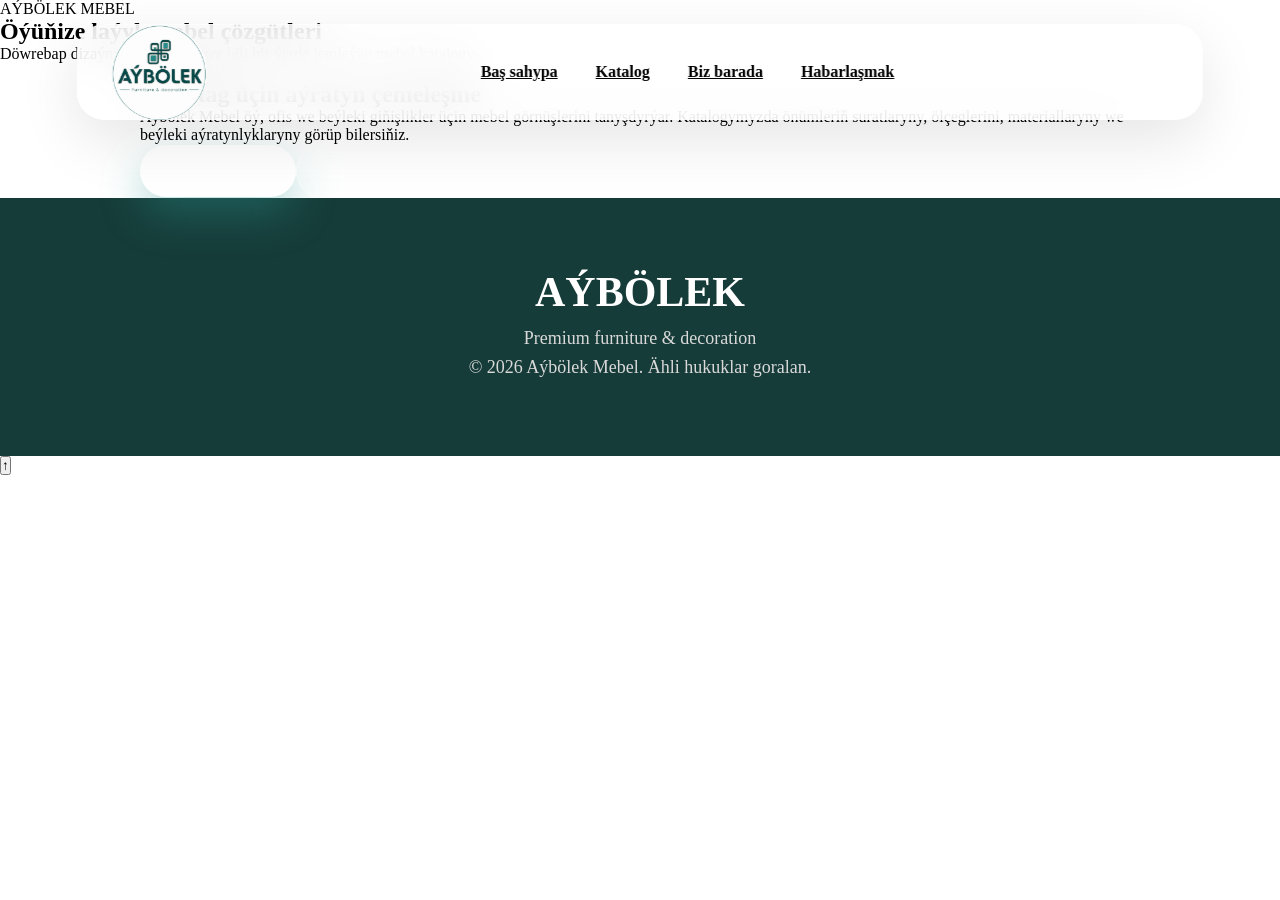
==== about.html @ 9d0de475 "Convert site to furniture catalog" ====
<!DOCTYPE html>
<html lang="tk">
<head>
  <meta charset="UTF-8">
  <meta name="viewport" content="width=device-width, initial-scale=1.0">
  <title>Aýbölek Mebel | Biz barada</title>
  <link rel="stylesheet" href="css/style.css">
  <link rel="stylesheet" href="css/responsive.css">
</head>
<body>
  <header class="site-header">
    <a href="index.html" class="logo"><img src="images/logo.png" alt="Aýbölek Mebel"></a>
    <nav class="navbar" id="navbar">
      <a href="index.html">Baş sahypa</a>
      <a href="katalog.html">Katalog</a>
      <a href="about.html" class="active">Biz barada</a>
      <a href="contact.html">Habarlaşmak</a>
    </nav>
    <div class="header-actions"><button class="menu-btn" id="menuBtn">☰</button></div>
  </header>
  <main>
    <section class="catalog-hero">
      <div><span>AÝBÖLEK MEBEL</span><h1>Öýüňize laýyk mebel çözgütleri</h1><p>Döwrebap dizaýny, oňaýlylygy we hili bir ýerde jemleýän mebel katalogy.</p></div>
    </section>
    <section class="section-padding" style="max-width:1000px;margin:auto">
      <div class="section-title"><span>BIZ BARADA</span><h2>Her otag üçin aýratyn çemeleşme</h2><p>Aýbölek Mebel öý, ofis we beýleki giňişlikler üçin mebel görnüşlerini tanyşdyrýar. Katalogymyzda önümleriň suratlaryny, ölçeglerini, materiallaryny we beýleki aýratynlyklaryny görüp bilersiňiz.</p></div>
      <div class="hero-buttons" style="justify-content:center"><a class="btn btn-primary" href="katalog.html">Kataloga geç</a><a class="btn btn-outline" href="contact.html">Habarlaşmak</a></div>
    </section>
  </main>
  <footer class="footer"><h2>AÝBÖLEK</h2><p>Premium furniture & decoration</p><p>© 2026 Aýbölek Mebel. Ähli hukuklar goralan.</p></footer>
  <script src="js/app.js"></script>
</body>
</html>
---- css/style.css ----
/* HEADER */

*{
    margin: 0;
    padding: 0;
    box-sizing: border-box;
}

html,
body{
    width: 100%;
    overflow-x: hidden;
}

body{
    margin: 0;
    padding: 0;
}

.hero{
    width: 100%;
    min-height: 100vh;
    margin: 0;
}

.site-header{
  position:fixed;
  top:24px;
  left:50%;
  transform:translateX(-50%);
  width:88%;
  height:96px;
  padding:0 34px;
  background:rgba(255,255,255,.82);
  backdrop-filter:blur(22px);
  border:1px solid rgba(255,255,255,.45);
  border-radius:28px;
  box-shadow:0 20px 60px rgba(0,0,0,.10);
  display:flex;
  align-items:center;
  justify-content:space-between;
  z-index:999;
  transition:.35s ease;
}

.site-header.header-scrolled{
  top:12px;
  height:72px;
  background:rgba(255,255,255,.94);
  box-shadow:0 18px 45px rgba(0,0,0,.14);
}

.logo{
  font-size:34px;
  font-weight:900;
  color:var(--primary);
  letter-spacing:2px;
  line-height:1;
}

.logo span{
  display:block;
  font-size:11px;
  letter-spacing:7px;
  color:var(--secondary);
  margin-top:8px;
}

.navbar{
  display:flex;
  align-items:center;
  gap:38px;
}

.navbar a{
  position:relative;
  font-weight:700;
  color:var(--dark);
  transition:.3s;
}

.navbar a::after{
  content:"";
  position:absolute;
  left:0;
  bottom:-8px;
  width:0;
  height:3px;
  border-radius:20px;
  background:var(--primary);
  transition:.3s;
}

.navbar a:hover,
.navbar a.active{
  color:var(--primary);
}

.navbar a:hover::after,
.navbar a.active::after{
  width:100%;
}

.header-actions{
  display:flex;
  align-items:center;
  gap:12px;
}

.icon-btn,
.menu-btn{
  width:44px;
  height:44px;
  border-radius:50%;
  background:rgba(47,156,149,.08);
  font-size:20px;
  display:flex;
  align-items:center;
  justify-content:center;
  transition:.3s;
}

.icon-btn:hover,
.menu-btn:hover{
  background:var(--primary);
  color:white;
  transform:translateY(-3px);
}

.menu-btn{
  display:none;
}

.logo{
  display:flex;
  align-items:center;
  justify-content:center;
}

.logo img{
  width:95px;
  height:95px;
  object-fit:contain;
  border-radius:50%;
}

.btn{
  position:relative;
  overflow:hidden;
  display:inline-flex;
  align-items:center;
  justify-content:center;
  padding:17px 34px;
  border-radius:100px;
  font-weight:800;
  text-decoration:none;
  transition:.35s;
}

.btn-primary{
  background:var(--primary);
  color:#fff;
  box-shadow:0 18px 40px rgba(47,156,149,.35);
}

.btn-primary:hover{
  transform:translateY(-4px);
  background:#247f79;
}

.btn-outline{
  border:1px solid rgba(255,255,255,.6);
  color:#fff;
  background:rgba(255,255,255,.08);
  backdrop-filter:blur(12px);
}

.btn-outline:hover{
  background:#fff;
  color:#111;
}

.cart-icon{

position:relative;

display:flex;

align-items:center;

justify-content:center;

}

.cart-count{

position:absolute;

top:-8px;

right:-8px;

width:20px;

height:20px;

border-radius:50%;

background:#2f9c95;

color:white;

font-size:12px;

display:flex;

align-items:center;

justify-content:center;

font-weight:700;

}

.cart-btn{
  position:relative;
}

.cart-count{
  position:absolute;
  top:-6px;
  right:-6px;
  width:20px;
  height:20px;
  border-radius:50%;
  background:#2f9c95;
  color:white;
  font-size:12px;
  display:flex;
  align-items:center;
  justify-content:center;
  font-weight:700;
}

.cart-overlay{
  position:fixed;
  inset:0;
  background:rgba(0,0,0,.45);
  opacity:0;
  visibility:hidden;
  transition:.3s;
  z-index:998;
}

.cart-overlay.show{
  opacity:1;
  visibility:visible;
}

.cart-drawer{
  position:fixed;
  top:0;
  right:-420px;
  width:400px;
  max-width:90%;
  height:100vh;
  background:white;
  z-index:999;
  padding:28px;
  box-shadow:-20px 0 60px rgba(0,0,0,.18);
  transition:.35s;
}

.cart-drawer.show{
  right:0;
}

.cart-drawer-header{
  display:flex;
  justify-content:space-between;
  align-items:center;
  margin-bottom:30px;
}

.cart-drawer-header button{
  width:40px;
  height:40px;
  border-radius:50%;
  font-size:26px;
}

.empty-cart{
  color:#777;
}

.cart-footer{
  position:absolute;
  left:28px;
  right:28px;
  bottom:28px;
}

.cart-total{
  display:flex;
  justify-content:space-between;
  margin-bottom:18px;
  font-size:20px;
}

.checkout-btn{
  width:100%;
  padding:16px;
  border-radius:100px;
  background:#2f9c95;
  color:white;
  font-weight:800;
}

.cart-item{
  display:flex;
  align-items:center;
  justify-content:space-between;
  gap:16px;
  padding:16px 0;
  border-bottom:1px solid #eee;
}

.cart-item h4{
  font-size:16px;
  color:#222;
}

.cart-item p{
  color:#2f9c95;
  font-weight:800;
}

.remove-item{
  width:34px;
  height:34px;
  border-radius:50%;
  background:#f3f3f3;
  font-size:22px;
}

.checkout-modal{
  position:fixed;
  inset:0;
  background:rgba(0,0,0,.5);
  backdrop-filter:blur(10px);
  display:none;
  align-items:center;
  justify-content:center;
  z-index:1000;
}

.checkout-modal.show{
  display:flex;
}

.checkout-box{
  width:460px;
  max-width:92%;
  background:white;
  padding:34px;
  border-radius:28px;
  position:relative;
}

.close-checkout{
  position:absolute;
  top:18px;
  right:18px;
  width:38px;
  height:38px;
  border-radius:50%;
  font-size:24px;
}

.checkout-box h2{
  margin-bottom:24px;
}

.checkout-box input,
.checkout-box textarea{
  width:100%;
  margin-bottom:14px;
  padding:16px;
  border:1px solid #ddd;
  border-radius:16px;
  outline:none;
  font-size:16px;
}

.checkout-box textarea{
  min-height:110px;
  resize:none;
}

.send-order{
  width:100%;
  padding:16px;
  border-radius:100px;
  background:#2f9c95;
  color:white;
  font-weight:800;
}

.loader{
  position:fixed;
  inset:0;
  background:#ffffff;
  z-index:20000;
  display:flex;
  align-items:center;
  justify-content:center;
  transition:.7s ease;
}

.loader.hide{
  opacity:0;
  visibility:hidden;
}

.loader-content{
  text-align:center;
}

.loader-content h2{
  font-size:44px;
  color:#2f9c95;
  letter-spacing:3px;
}

.loader-content p{
  margin-top:8px;
  color:#d5a84d;
  letter-spacing:5px;
  font-weight:700;
}

.loader-line{
  width:220px;
  height:5px;
  background:#eee;
  border-radius:20px;
  overflow:hidden;
  margin:28px auto 0;
}

.loader-line span{
  display:block;
  width:45%;
  height:100%;
  background:#2f9c95;
  border-radius:20px;
  animation:loadingMove 1s infinite ease-in-out;
}

@keyframes loadingMove{
  0%{
    transform:translateX(-100%);
  }

  100%{
    transform:translateX(240%);
  }
}

.cursor-glow{
    position:fixed;
    width:320px;
    height:320px;

    border-radius:50%;

    pointer-events:none;

    background:radial-gradient(
        circle,
        rgba(47,156,149,.18),
        transparent 70%
    );

    transform:translate(-50%,-50%);

    z-index:0;

    transition:
        left .08s linear,
        top .08s linear;
}

.ripple{

    position:absolute;

    border-radius:50%;

    transform:scale(0);

    background:rgba(255,255,255,.45);

    animation:ripple .6s linear;

    pointer-events:none;

}

@keyframes ripple{

    to{

        transform:scale(12);

        opacity:0;

    }

}

html{
  scroll-behavior:smooth;
}

.loader{

    position:fixed;

    inset:0;

    background:white;

    display:flex;

    flex-direction:column;

    justify-content:center;

    align-items:center;

    z-index:999999;

    transition:.6s;

}

.loader.hide{

    opacity:0;

    visibility:hidden;

}

.loader-logo img{

    width:130px;

    margin-bottom:35px;

    animation:logoFloat 2s infinite;

}

.loader-line{

    width:220px;

    height:6px;

    background:#eee;

    border-radius:50px;

    overflow:hidden;

}

.loader-line::before{

    content:"";

    display:block;

    width:0;

    height:100%;

    background:#2f9c95;

    animation:loading 2s linear forwards;

}

@keyframes loading{

    from{

        width:0;

    }

    to{

        width:100%;

    }

}

@keyframes logoFloat{

    0%{

        transform:translateY(0);

    }

    50%{

        transform:translateY(-10px);

    }

    100%{

        transform:translateY(0);

    }

}

.toast{
  position:fixed;
  right:30px;
  bottom:30px;
  background:#2f9c95;
  color:white;
  padding:16px 24px;
  border-radius:16px;
  box-shadow:0 20px 50px rgba(0,0,0,.18);
  font-weight:700;
  z-index:30000;
  opacity:0;
  transform:translateY(30px);
  visibility:hidden;
  transition:.35s;
}

.toast.show{
  opacity:1;
  transform:translateY(0);
  visibility:visible;
}

.loading{

    pointer-events:none;

    opacity:.8;

}

.spinner{

    width:18px;

    height:18px;

    border:3px solid rgba(255,255,255,.4);

    border-top:3px solid white;

    border-radius:50%;

    display:inline-block;

    animation:spin .8s linear infinite;

}

@keyframes spin{

    from{

        transform:rotate(0deg);

    }

    to{

        transform:rotate(360deg);

    }

}

.footer{
    padding:70px 20px;
    background:#163c39;
    color:#fff;
    text-align:center;
}

.footer h2{
    font-size:42px;
    margin-bottom:12px;
    color:#fff;
}

.footer p{
    color:#d9d9d9;
    font-size:18px;
    margin:8px 0;
}
---- css/responsive.css ----
@media(max-width:1100px){
  .site-header{
    padding:0 5%;
  }

  .hero h1{
    font-size:58px;
  }

  .category-grid,
  .product-grid{
    grid-template-columns:repeat(2,1fr);
  }

  .why-grid{
    grid-template-columns:repeat(2,1fr);
  }
}

@media(max-width:768px){
  .site-header{
    height:auto;
    padding:18px 5%;
    flex-wrap:wrap;
    gap:18px;
  }

  .logo{
    font-size:30px;
  }

  .navbar{
    order:3;
    width:100%;
    justify-content:center;
    gap:18px;
    flex-wrap:wrap;
  }

  .header-icons{
    gap:10px;
  }

  .header-icons button{
    font-size:20px;
  }

  .hero{
    padding:160px 5% 80px;
  }

  .hero h1{
    font-size:42px;
  }

  .hero p{
    font-size:17px;
  }

  .hero-buttons{
    flex-direction:column;
    align-items:flex-start;
  }

  .btn-outline{
    margin-left:0;
  }

  .section-padding{
    padding:80px 5%;
  }

  .section-title h2{
    font-size:34px;
  }

  .category-grid,
  .product-grid,
  .why-grid{
    grid-template-columns:1fr;
  }
}

@media(max-width:900px){
  .site-header{
    top:14px;
    width:92%;
    height:auto;
    min-height:76px;
    padding:16px 22px;
    border-radius:24px;
  }

  .navbar{
    position:absolute;
    top:88px;
    left:0;
    width:100%;
    padding:22px;
    background:white;
    border-radius:24px;
    box-shadow:0 20px 60px rgba(0,0,0,.12);
    display:none;
    flex-direction:column;
    align-items:flex-start;
    gap:18px;
  }

  .navbar.show{
    display:flex;
  }

  .menu-btn{
    display:flex;
  }

  .icon-btn{
    display:none;
  }
}

@media(max-width:768px){
  .hero-stats{
    grid-template-columns:repeat(2,1fr);
  }
}
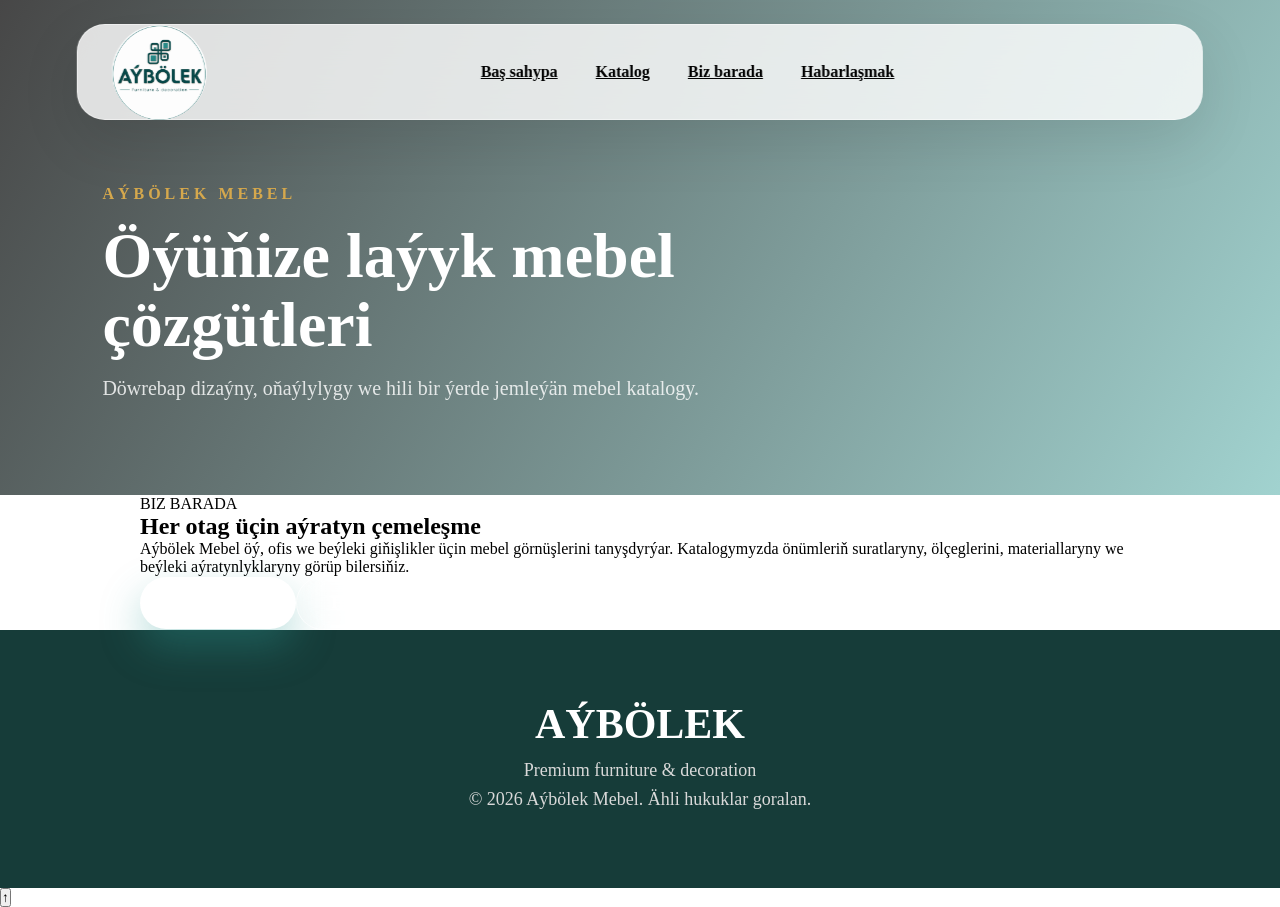
==== commit 5af72125: "Optimize mobile experience" ====
--- a/about.html
+++ b/about.html
@@ -5,6 +5,7 @@
   <meta name="viewport" content="width=device-width, initial-scale=1.0">
   <title>Aýbölek Mebel | Biz barada</title>
   <link rel="stylesheet" href="css/style.css">
+  <link rel="stylesheet" href="css/catalog.css">
   <link rel="stylesheet" href="css/responsive.css">
 </head>
 <body>
--- a/css/catalog.css
+++ b/css/catalog.css
@@ -0,0 +1,311 @@
+.catalog-hero{
+    min-height:55vh;
+    padding:180px 8% 90px;
+    display:flex;
+    align-items:center;
+    background:
+        linear-gradient(120deg, rgba(0,0,0,.72), rgba(47,156,149,.45)),
+        url("https://images.unsplash.com/photo-1600210491369-e753d80a41f3?auto=format&fit=crop&w=1600&q=80");
+    background-size:cover;
+    background-position:center;
+    color:white;
+}
+
+.catalog-hero span{
+    color:#d5a84d;
+    font-weight:800;
+    letter-spacing:4px;
+}
+
+.catalog-hero h1{
+    font-size:64px;
+    max-width:760px;
+    line-height:1.08;
+    margin:18px 0;
+}
+
+.catalog-hero p{
+    font-size:20px;
+    max-width:620px;
+    color:rgba(255,255,255,.82);
+}
+
+.catalog-page{
+    padding:100px 8%;
+    display:grid;
+    grid-template-columns:280px 1fr;
+    gap:40px;
+    background:#f8f8f8;
+}
+
+.filter-panel{
+    background:white;
+    padding:30px;
+    border-radius:28px;
+    box-shadow:0 20px 55px rgba(0,0,0,.08);
+    height:max-content;
+    position:sticky;
+    top:120px;
+}
+
+.filter-panel h3{
+    font-size:28px;
+    margin-bottom:26px;
+}
+
+.filter-group{
+    margin-bottom:30px;
+}
+
+.filter-group h4{
+    margin-bottom:16px;
+    color:#2f9c95;
+}
+
+.filter-group label{
+    display:block;
+    margin-bottom:13px;
+    color:#555;
+    cursor:pointer;
+}
+
+.filter-group input{
+    margin-right:10px;
+}
+
+.catalog-toolbar{
+    display:flex;
+    gap:18px;
+    margin-bottom:35px;
+}
+
+.catalog-toolbar input,
+.catalog-toolbar select{
+    height:56px;
+    border:none;
+    outline:none;
+    border-radius:18px;
+    padding:0 20px;
+    background:white;
+    box-shadow:0 15px 40px rgba(0,0,0,.06);
+    font-size:16px;
+}
+
+.catalog-toolbar input{
+    flex:1;
+}
+
+.catalog-grid{
+    display:grid;
+    grid-template-columns:repeat(3,1fr);
+    gap:30px;
+}
+
+.catalog-card{
+    background:white;
+    border-radius:30px;
+    overflow:hidden;
+    box-shadow:0 20px 55px rgba(0,0,0,.08);
+    transition:.35s;
+}
+
+.catalog-card:hover{
+    transform:translateY(-10px);
+    box-shadow:0 32px 80px rgba(0,0,0,.15);
+}
+
+.catalog-card img{
+    width:100%;
+    height:300px;
+    object-fit:cover;
+    display:block;
+    transition:.45s;
+}
+
+.catalog-card:hover img{
+    transform:scale(1.06);
+}
+
+.catalog-info{
+    padding:26px;
+}
+
+.catalog-info span{
+    display:inline-block;
+    background:#2f9c95;
+    color:white;
+    padding:7px 14px;
+    border-radius:50px;
+    font-size:13px;
+    font-weight:800;
+    margin-bottom:16px;
+}
+
+.catalog-info h3{
+    font-size:24px;
+    color:#1c1c1c;
+    margin-bottom:8px;
+}
+
+.catalog-info p{
+    color:#666;
+    margin-bottom:22px;
+}
+
+.catalog-bottom{
+    display:flex;
+    align-items:center;
+    justify-content:space-between;
+    gap:14px;
+}
+
+.catalog-bottom strong{
+    color:#2f9c95;
+    font-size:20px;
+}
+
+.catalog-bottom button{
+    padding:12px 20px;
+    border-radius:50px;
+    background:#2f9c95;
+    color:white;
+    font-weight:800;
+    transition:.3s;
+}
+
+.catalog-bottom button:hover{
+    background:#247d77;
+    transform:translateY(-3px);
+}
+
+.pagination{
+
+    display:flex;
+
+    justify-content:center;
+
+    gap:14px;
+
+    margin-top:60px;
+
+}
+
+.page-btn{
+
+    width:54px;
+
+    height:54px;
+
+    border-radius:50%;
+
+    background:white;
+
+    font-weight:700;
+
+    font-size:18px;
+
+    transition:.3s;
+
+    box-shadow:0 10px 30px rgba(0,0,0,.08);
+
+}
+
+.page-btn:hover{
+
+    background:#2f9c95;
+
+    color:white;
+
+    transform:translateY(-5px);
+
+}
+
+.page-btn.active{
+
+    background:#2f9c95;
+
+    color:white;
+
+}
+
+.no-products{
+  grid-column:1/-1;
+  text-align:center;
+  background:white;
+  padding:70px 30px;
+  border-radius:28px;
+  box-shadow:0 20px 55px rgba(0,0,0,.08);
+}
+.no-products h3{
+  font-size:32px;
+  color:#1c1c1c;
+  margin-bottom:12px;
+}
+.no-products p{
+  color:#666;
+}
+
+.filter-heading{
+  display:flex;
+  align-items:center;
+  justify-content:space-between;
+  gap:14px;
+  margin-bottom:24px;
+}
+
+.filter-heading h3{
+  margin:0;
+}
+
+.filter-heading button{
+  color:#2f9c95;
+  background:transparent;
+  font-weight:800;
+  cursor:pointer;
+}
+
+.filter-toggle{
+  display:none;
+  width:100%;
+  padding:14px 18px;
+  border-radius:14px;
+  background:#2f9c95;
+  color:white;
+  font-weight:800;
+  margin-bottom:18px;
+}
+
+#catalogCount{
+  align-self:center;
+  color:#666;
+  font-weight:800;
+  white-space:nowrap;
+}
+
+.catalog-card[hidden]{
+  display:none;
+}
+
+@media (max-width:900px){
+  .catalog-page{
+    display:block;
+  }
+
+  .filter-toggle{
+    display:block;
+  }
+
+  .filter-panel{
+    display:none;
+    position:static;
+    margin-bottom:24px;
+  }
+
+  .filter-panel.show-mobile{
+    display:block;
+  }
+
+  .catalog-toolbar{
+    flex-wrap:wrap;
+  }
+}
--- a/css/responsive.css
+++ b/css/responsive.css
@@ -1,126 +1,281 @@
-@media(max-width:1100px){
-  .site-header{
-    padding:0 5%;
-  }
-
-  .hero h1{
-    font-size:58px;
-  }
-
-  .category-grid,
-  .product-grid{
-    grid-template-columns:repeat(2,1fr);
-  }
-
-  .why-grid{
-    grid-template-columns:repeat(2,1fr);
-  }
-}
-
-@media(max-width:768px){
-  .site-header{
-    height:auto;
-    padding:18px 5%;
-    flex-wrap:wrap;
-    gap:18px;
-  }
-
-  .logo{
-    font-size:30px;
-  }
-
-  .navbar{
-    order:3;
-    width:100%;
-    justify-content:center;
-    gap:18px;
-    flex-wrap:wrap;
-  }
-
-  .header-icons{
-    gap:10px;
-  }
-
-  .header-icons button{
-    font-size:20px;
-  }
-
-  .hero{
-    padding:160px 5% 80px;
-  }
-
-  .hero h1{
-    font-size:42px;
-  }
-
-  .hero p{
-    font-size:17px;
-  }
-
-  .hero-buttons{
-    flex-direction:column;
-    align-items:flex-start;
-  }
-
-  .btn-outline{
-    margin-left:0;
-  }
-
-  .section-padding{
-    padding:80px 5%;
-  }
-
-  .section-title h2{
-    font-size:34px;
-  }
-
-  .category-grid,
-  .product-grid,
-  .why-grid{
-    grid-template-columns:1fr;
-  }
-}
-
-@media(max-width:900px){
-  .site-header{
-    top:14px;
-    width:92%;
-    height:auto;
-    min-height:76px;
-    padding:16px 22px;
-    border-radius:24px;
-  }
-
-  .navbar{
-    position:absolute;
-    top:88px;
-    left:0;
-    width:100%;
-    padding:22px;
-    background:white;
-    border-radius:24px;
-    box-shadow:0 20px 60px rgba(0,0,0,.12);
-    display:none;
-    flex-direction:column;
-    align-items:flex-start;
-    gap:18px;
-  }
-
-  .navbar.show{
-    display:flex;
-  }
-
-  .menu-btn{
-    display:flex;
-  }
-
-  .icon-btn{
-    display:none;
-  }
-}
-
-@media(max-width:768px){
-  .hero-stats{
-    grid-template-columns:repeat(2,1fr);
-  }
-}+@media (max-width:1100px){
+  .site-header{
+    width:92%;
+    padding:0 24px;
+  }
+
+  .navbar{
+    gap:22px;
+  }
+
+  .hero h1{
+    font-size:58px;
+  }
+
+  .category-grid,
+  .product-grid,
+  .catalog-grid{
+    grid-template-columns:repeat(2,minmax(0,1fr));
+  }
+
+  .product-page{
+    gap:36px;
+    padding-left:5%;
+    padding-right:5%;
+  }
+
+  .product-details h1{
+    font-size:44px;
+  }
+}
+
+@media (max-width:900px){
+  .site-header,
+  .site-header.header-scrolled{
+    top:12px;
+    width:92%;
+    height:76px;
+    min-height:76px;
+    padding:10px 16px;
+    border-radius:22px;
+  }
+
+  .logo img{
+    width:64px;
+    height:64px;
+  }
+
+  .navbar{
+    position:absolute;
+    top:86px;
+    left:0;
+    width:100%;
+    padding:18px;
+    background:rgba(255,255,255,.98);
+    border-radius:20px;
+    box-shadow:0 20px 60px rgba(0,0,0,.14);
+    display:none;
+    flex-direction:column;
+    align-items:stretch;
+    gap:4px;
+  }
+
+  .navbar.show{
+    display:flex;
+  }
+
+  .navbar a{
+    width:100%;
+    padding:13px 14px;
+    border-radius:12px;
+  }
+
+  .navbar a:hover,
+  .navbar a.active{
+    background:rgba(47,156,149,.09);
+  }
+
+  .navbar a::after{
+    display:none;
+  }
+
+  .menu-btn{
+    display:flex;
+    flex:0 0 44px;
+  }
+
+  .icon-btn{
+    display:none;
+  }
+
+  .catalog-page{
+    display:block;
+    padding:70px 5%;
+  }
+
+  .product-page{
+    grid-template-columns:1fr;
+    padding:120px 5% 70px;
+  }
+
+  .main-product-image img{
+    height:min(68vh,560px);
+  }
+
+  .related-grid{
+    grid-template-columns:repeat(2,minmax(0,1fr));
+  }
+}
+
+@media (max-width:680px){
+  .hero{
+    min-height:auto;
+    padding:130px 5% 70px;
+  }
+
+  .hero h1{
+    font-size:38px;
+    line-height:1.12;
+  }
+
+  .hero p{
+    font-size:16px;
+    line-height:1.7;
+  }
+
+  .hero-buttons{
+    width:100%;
+    flex-direction:column;
+    align-items:stretch;
+  }
+
+  .hero-buttons .btn{
+    width:100%;
+  }
+
+  .section-padding,
+  .categories,
+  .products,
+  .related-products{
+    padding:65px 5%;
+  }
+
+  .section-title h2,
+  .section-header h2{
+    font-size:31px;
+    line-height:1.2;
+  }
+
+  .category-grid,
+  .product-grid,
+  .catalog-grid,
+  .related-grid{
+    grid-template-columns:1fr;
+    gap:22px;
+  }
+
+  .category-card{
+    height:390px;
+  }
+
+  .product-card img,
+  .catalog-card img{
+    height:270px;
+  }
+
+  .catalog-hero{
+    min-height:46vh;
+    padding:130px 5% 60px;
+  }
+
+  .catalog-hero h1{
+    font-size:38px;
+  }
+
+  .catalog-hero p{
+    font-size:16px;
+  }
+
+  .catalog-toolbar{
+    gap:12px;
+  }
+
+  .catalog-toolbar input{
+    width:100%;
+    min-width:0;
+  }
+
+  #catalogCount{
+    width:100%;
+  }
+
+  .filter-group label{
+    min-height:42px;
+    display:flex;
+    align-items:center;
+  }
+
+  .filter-group input{
+    width:20px;
+    height:20px;
+  }
+
+  .product-details{
+    padding:28px 20px;
+    border-radius:24px;
+  }
+
+  .product-details h1{
+    font-size:36px;
+  }
+
+  .main-product-image img{
+    height:400px;
+  }
+
+  .thumbs{
+    overflow-x:auto;
+    padding-bottom:8px;
+  }
+
+  .thumbs img{
+    flex:0 0 92px;
+    width:92px;
+    height:74px;
+  }
+
+  .product-actions-detail,
+  .detail-cart{
+    width:100%;
+  }
+
+  .product-features div{
+    flex-direction:column;
+    gap:5px;
+  }
+
+  .product-tabs{
+    overflow-x:auto;
+    padding-bottom:8px;
+  }
+
+  .tab-btn{
+    flex:0 0 auto;
+  }
+
+  .home-cta{
+    margin:0 5% 65px;
+  }
+
+  .footer{
+    padding-left:5%;
+    padding-right:5%;
+    text-align:center;
+  }
+}
+
+@media (max-width:380px){
+  .hero h1,
+  .catalog-hero h1{
+    font-size:33px;
+  }
+
+  .product-details h1{
+    font-size:31px;
+  }
+
+  .main-product-image img{
+    height:330px;
+  }
+}
+
+@media (prefers-reduced-motion:reduce){
+  *,
+  *::before,
+  *::after{
+    scroll-behavior:auto !important;
+    animation-duration:.01ms !important;
+    animation-iteration-count:1 !important;
+    transition-duration:.01ms !important;
+  }
+}
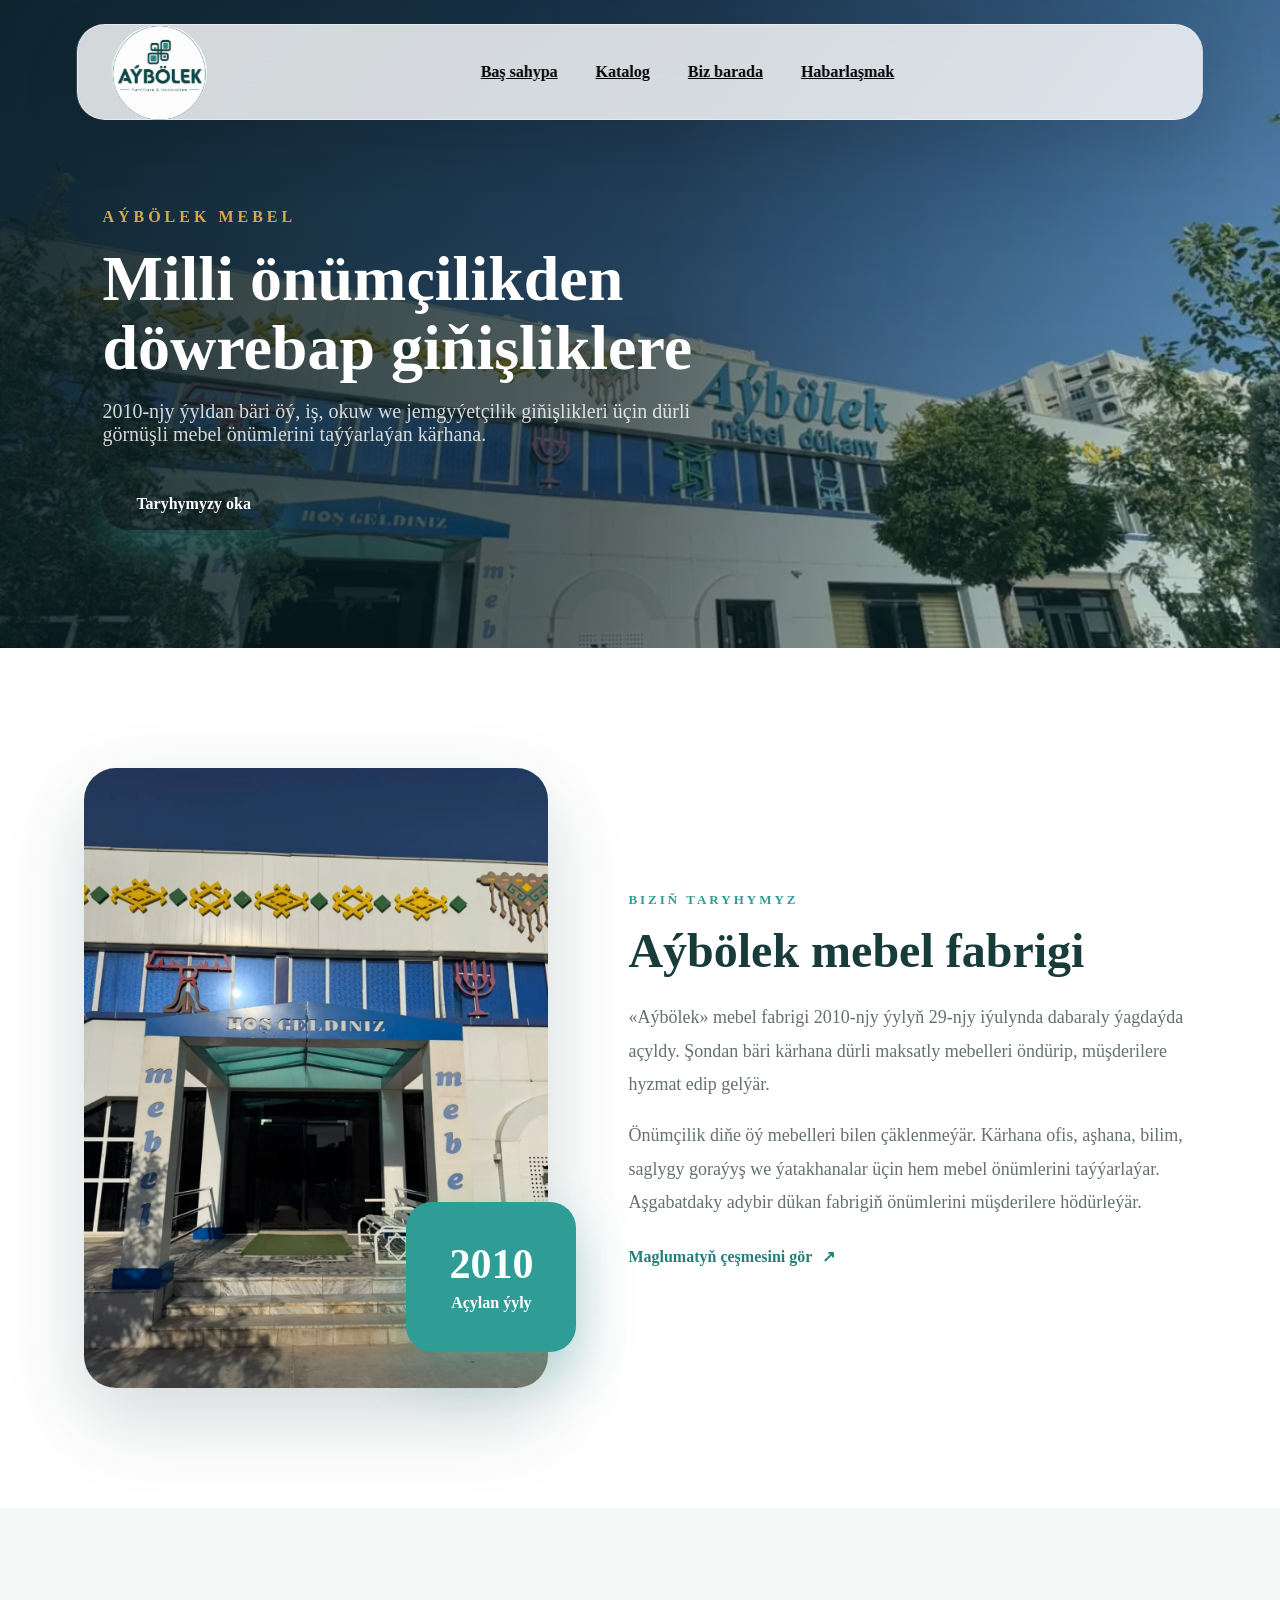
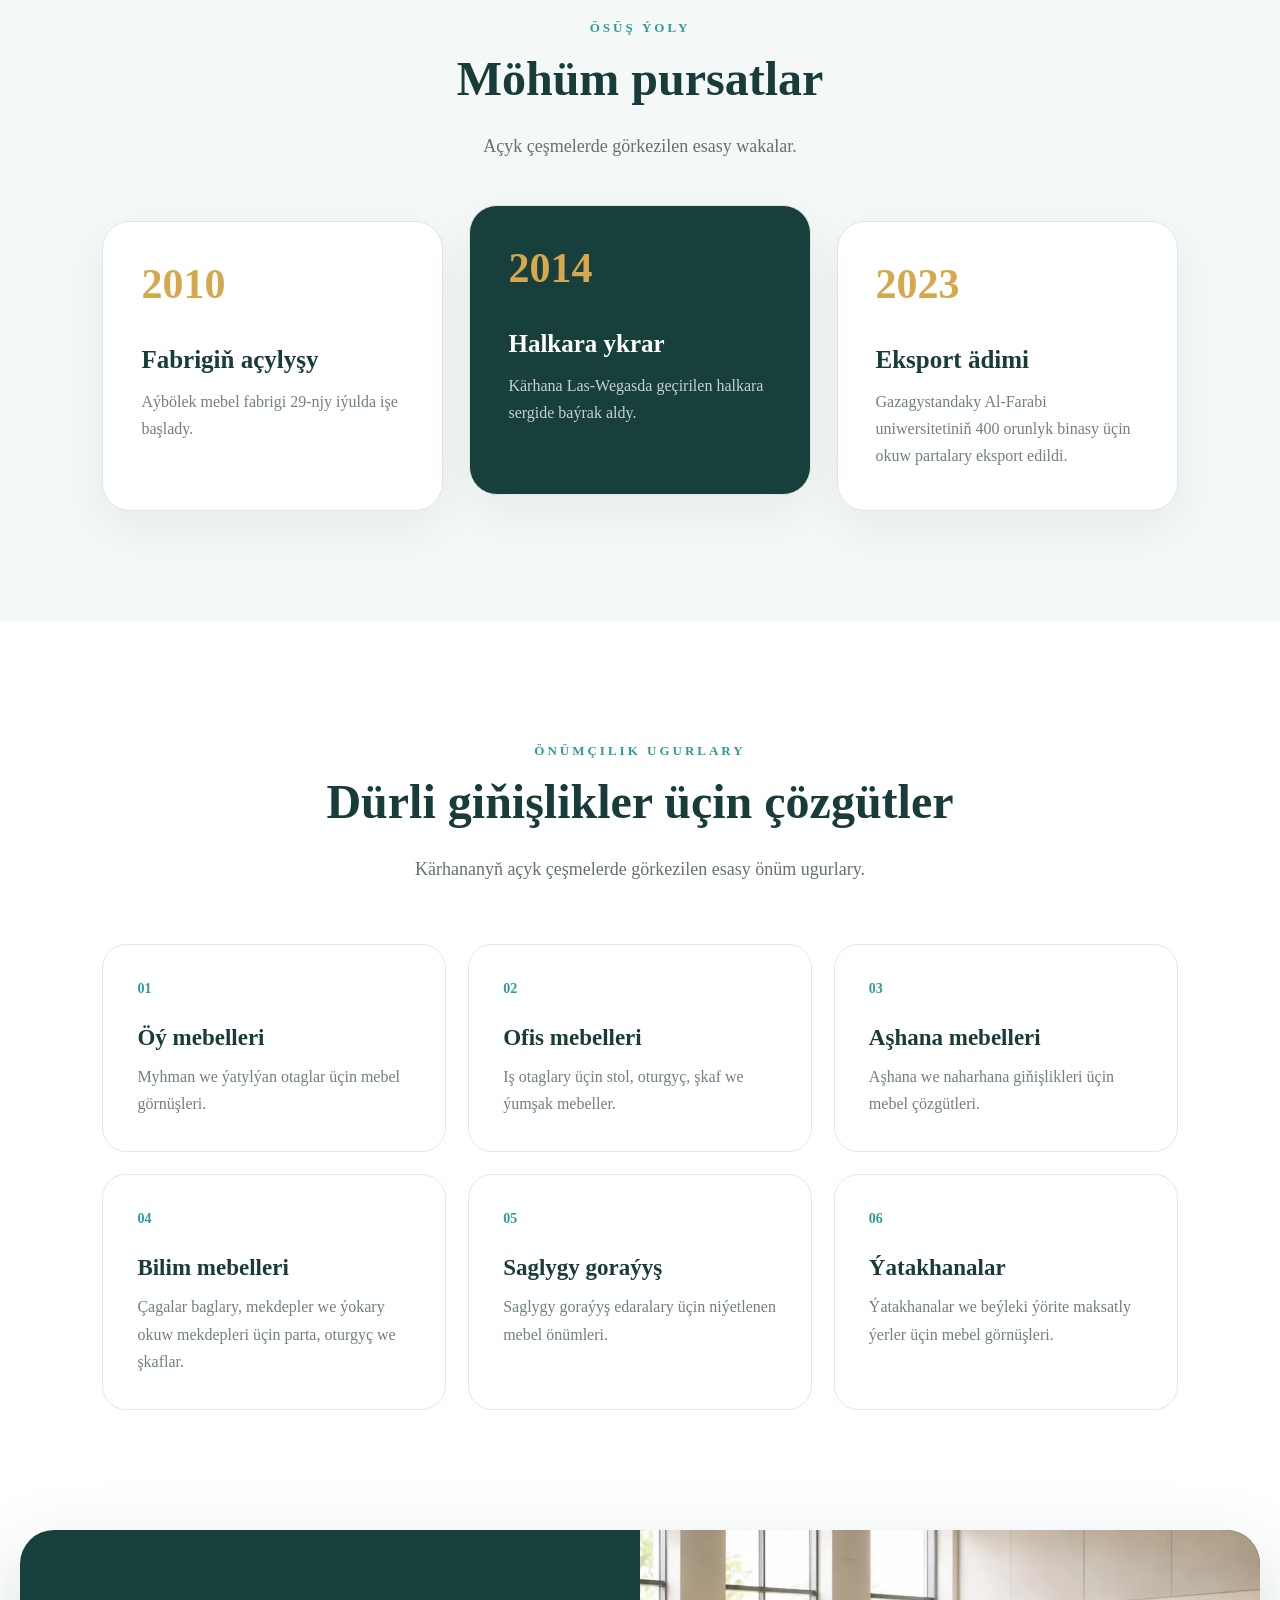
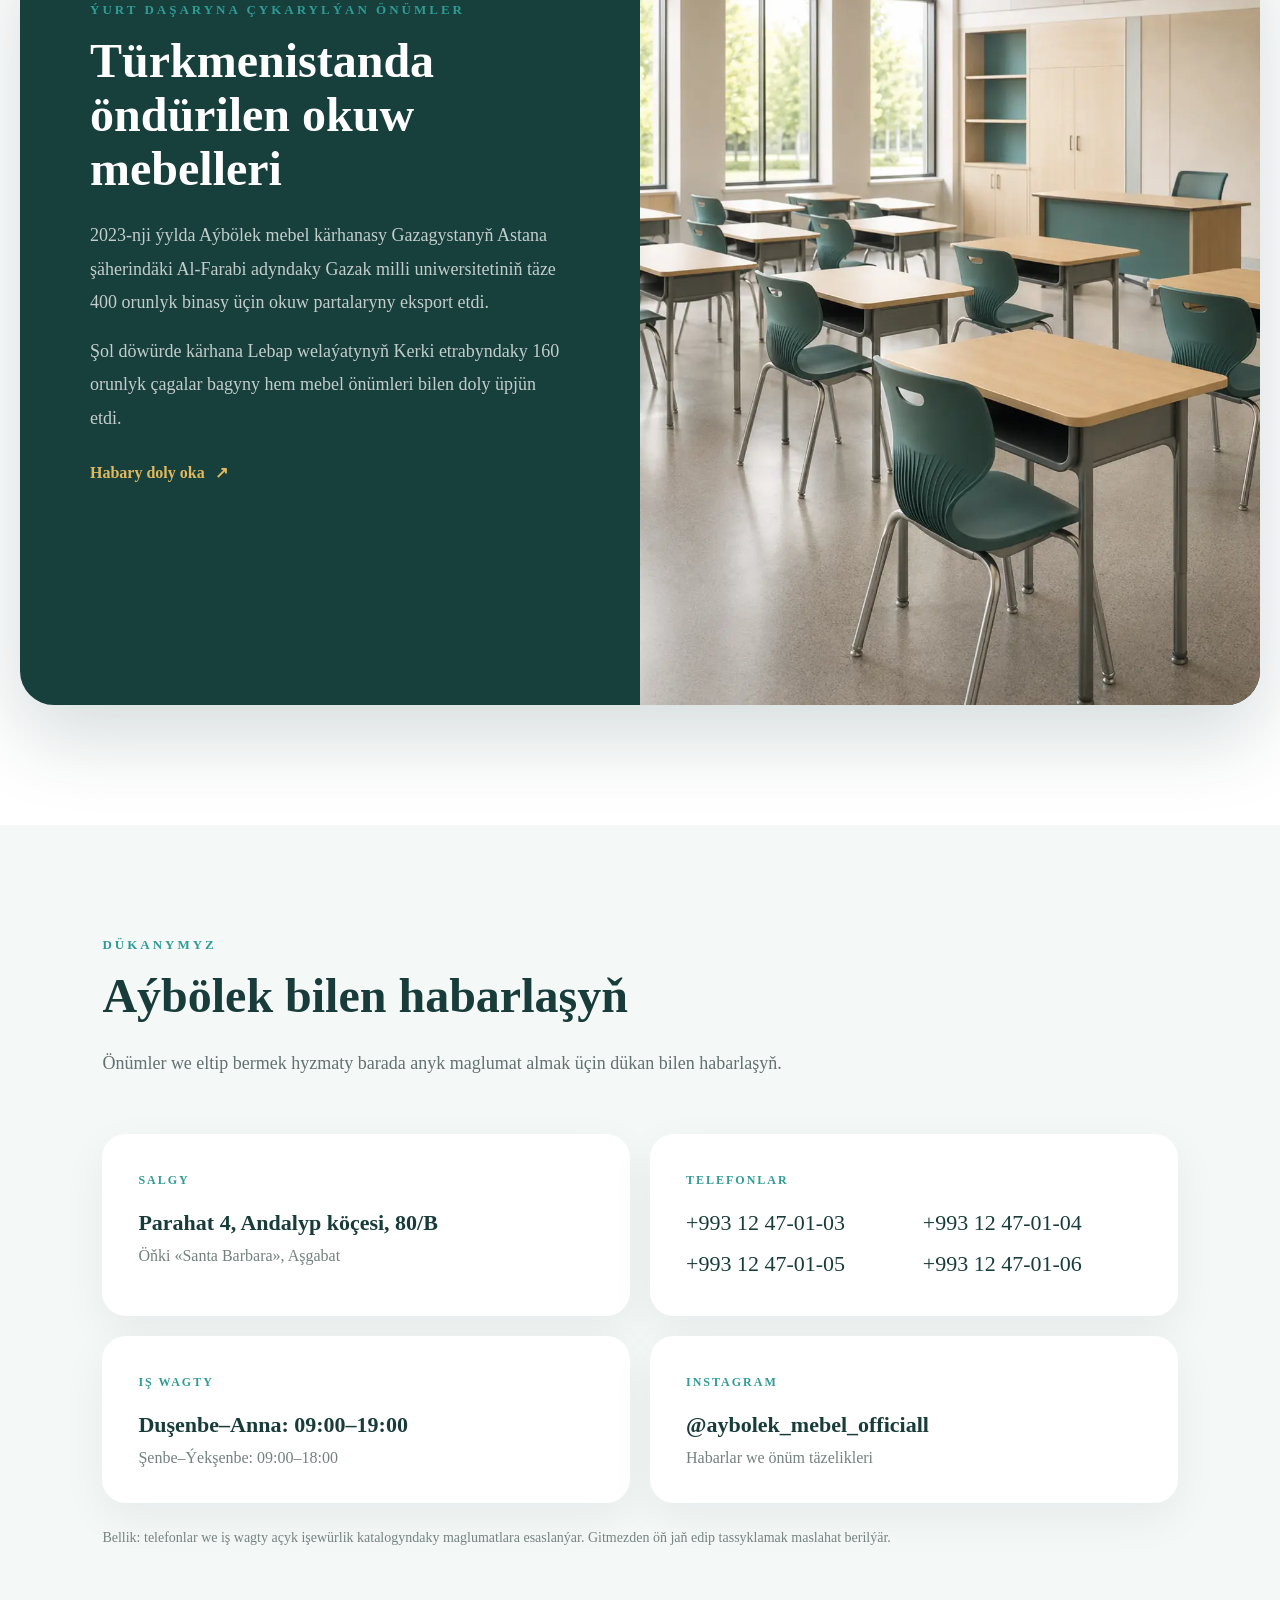
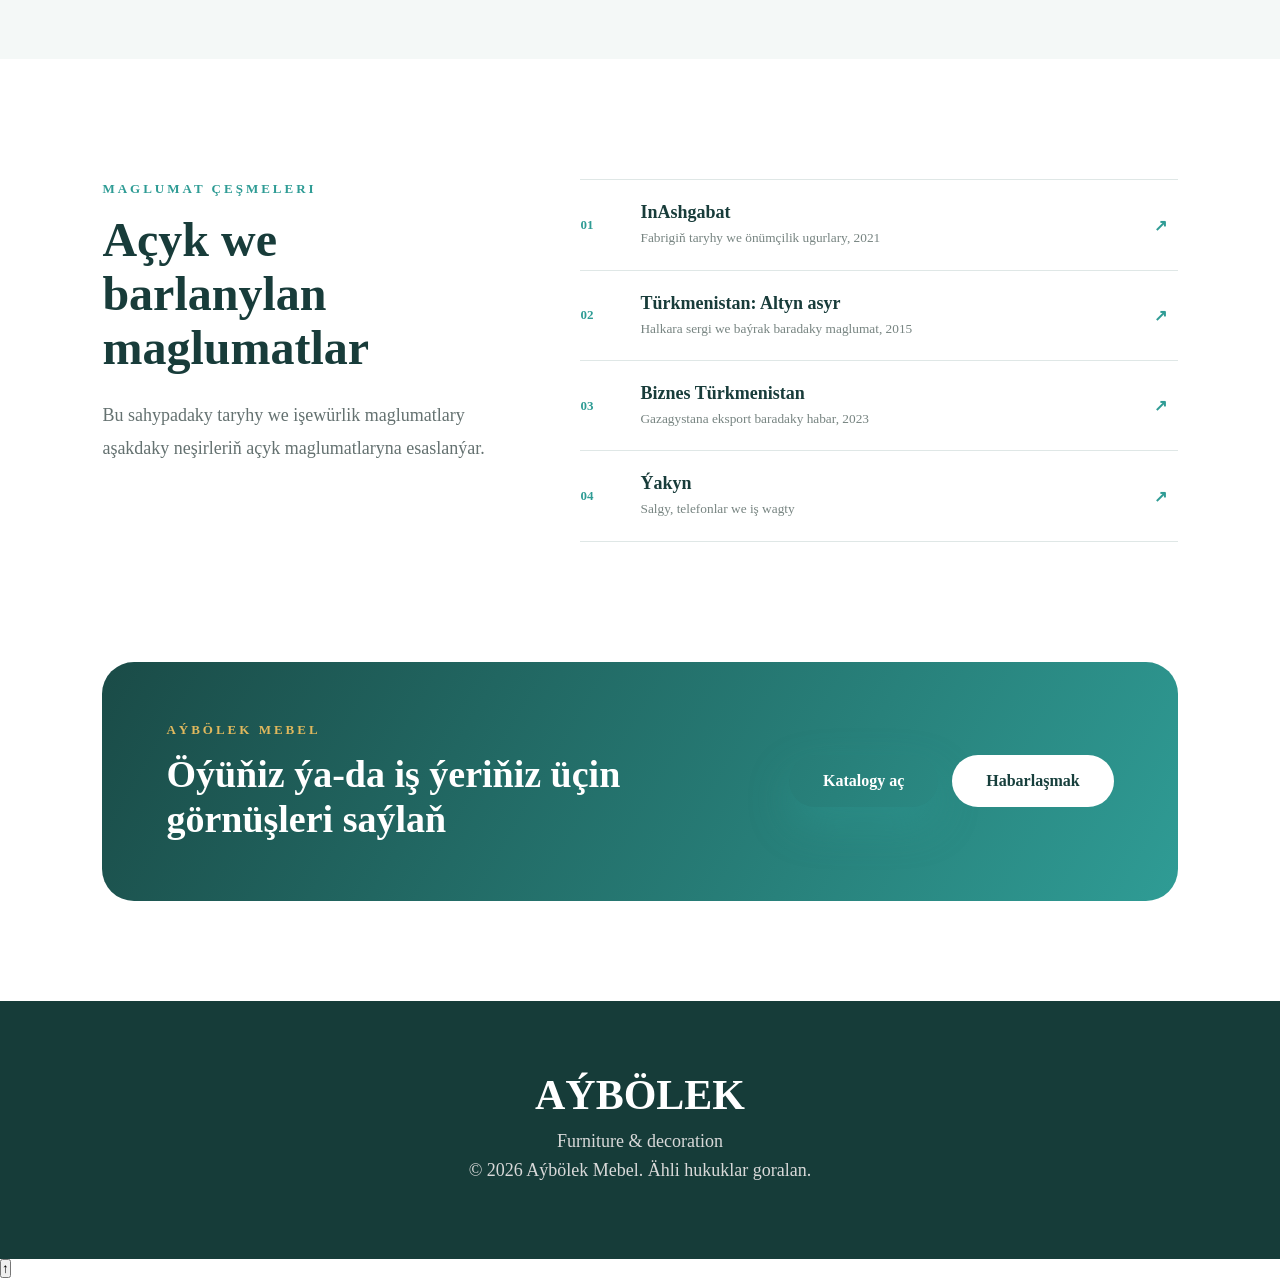
==== commit b42aa515: "Build professional company profile page" ====
--- a/about.html
+++ b/about.html
@@ -3,10 +3,13 @@
 <head>
   <meta charset="UTF-8">
   <meta name="viewport" content="width=device-width, initial-scale=1.0">
+  <meta name="description" content="Aýbölek mebel fabrigi we dükany barada: taryhy, önümçilik ugurlary, üstünlikleri we habarlaşmak maglumatlary.">
   <title>Aýbölek Mebel | Biz barada</title>
   <link rel="stylesheet" href="css/style.css">
   <link rel="stylesheet" href="css/catalog.css">
   <link rel="stylesheet" href="css/responsive.css">
+  <link rel="stylesheet" href="css/about.css">
+  <link rel="preload" as="image" href="images/hero/store-wide.webp" fetchpriority="high">
 </head>
 <body>
   <header class="site-header">
@@ -19,16 +22,139 @@
     </nav>
     <div class="header-actions"><button class="menu-btn" id="menuBtn">☰</button></div>
   </header>
+
   <main>
-    <section class="catalog-hero">
-      <div><span>AÝBÖLEK MEBEL</span><h1>Öýüňize laýyk mebel çözgütleri</h1><p>Döwrebap dizaýny, oňaýlylygy we hili bir ýerde jemleýän mebel katalogy.</p></div>
+    <section class="catalog-hero about-hero">
+      <div class="about-hero-content">
+        <span>AÝBÖLEK MEBEL</span>
+        <h1>Milli önümçilikden döwrebap giňişliklere</h1>
+        <p>2010-njy ýyldan bäri öý, iş, okuw we jemgyýetçilik giňişlikleri üçin dürli görnüşli mebel önümlerini taýýarlaýan kärhana.</p>
+        <a class="btn btn-primary" href="#history">Taryhymyzy oka</a>
+      </div>
     </section>
-    <section class="section-padding" style="max-width:1000px;margin:auto">
-      <div class="section-title"><span>BIZ BARADA</span><h2>Her otag üçin aýratyn çemeleşme</h2><p>Aýbölek Mebel öý, ofis we beýleki giňişlikler üçin mebel görnüşlerini tanyşdyrýar. Katalogymyzda önümleriň suratlaryny, ölçeglerini, materiallaryny we beýleki aýratynlyklaryny görüp bilersiňiz.</p></div>
-      <div class="hero-buttons" style="justify-content:center"><a class="btn btn-primary" href="katalog.html">Kataloga geç</a><a class="btn btn-outline" href="contact.html">Habarlaşmak</a></div>
+
+    <section class="about-intro" id="history">
+      <div class="about-intro-image">
+        <img src="images/hero/store-entrance.webp" alt="Aýbölek mebel dükanynyň esasy girelgesi" loading="lazy">
+        <div class="about-year"><strong>2010</strong><span>Açylan ýyly</span></div>
+      </div>
+      <div class="about-intro-copy">
+        <span class="about-eyebrow">BIZIŇ TARYHYMYZ</span>
+        <h2>Aýbölek mebel fabrigi</h2>
+        <p>«Aýbölek» mebel fabrigi 2010-njy ýylyň 29-njy iýulynda dabaraly ýagdaýda açyldy. Şondan bäri kärhana dürli maksatly mebelleri öndürip, müşderilere hyzmat edip gelýär.</p>
+        <p>Önümçilik diňe öý mebelleri bilen çäklenmeýär. Kärhana ofis, aşhana, bilim, saglygy goraýyş we ýatakhanalar üçin hem mebel önümlerini taýýarlaýar. Aşgabatdaky adybir dükan fabrigiň önümlerini müşderilere hödürleýär.</p>
+        <a class="about-text-link" href="https://ashgabat.in/2021/05/25/aybolek-aya-gune-tay-bolek/" target="_blank" rel="noopener noreferrer">Maglumatyň çeşmesini gör <span>↗</span></a>
+      </div>
+    </section>
+
+    <section class="about-milestones" aria-labelledby="milestone-title">
+      <div class="about-section-heading">
+        <span class="about-eyebrow">ÖSÜŞ ÝOLY</span>
+        <h2 id="milestone-title">Möhüm pursatlar</h2>
+        <p>Açyk çeşmelerde görkezilen esasy wakalar.</p>
+      </div>
+      <div class="milestone-grid">
+        <article class="milestone-card">
+          <span class="milestone-year">2010</span>
+          <h3>Fabrigiň açylyşy</h3>
+          <p>Aýbölek mebel fabrigi 29-njy iýulda işe başlady.</p>
+        </article>
+        <article class="milestone-card featured">
+          <span class="milestone-year">2014</span>
+          <h3>Halkara ykrar</h3>
+          <p>Kärhana Las-Wegasda geçirilen halkara sergide baýrak aldy.</p>
+        </article>
+        <article class="milestone-card">
+          <span class="milestone-year">2023</span>
+          <h3>Eksport ädimi</h3>
+          <p>Gazagystandaky Al-Farabi uniwersitetiniň 400 orunlyk binasy üçin okuw partalary eksport edildi.</p>
+        </article>
+      </div>
+    </section>
+
+    <section class="about-directions" aria-labelledby="directions-title">
+      <div class="about-section-heading">
+        <span class="about-eyebrow">ÖNÜMÇILIK UGURLARY</span>
+        <h2 id="directions-title">Dürli giňişlikler üçin çözgütler</h2>
+        <p>Kärhananyň açyk çeşmelerde görkezilen esasy önüm ugurlary.</p>
+      </div>
+      <div class="direction-grid">
+        <article><span>01</span><h3>Öý mebelleri</h3><p>Myhman we ýatylýan otaglar üçin mebel görnüşleri.</p></article>
+        <article><span>02</span><h3>Ofis mebelleri</h3><p>Iş otaglary üçin stol, oturgyç, şkaf we ýumşak mebeller.</p></article>
+        <article><span>03</span><h3>Aşhana mebelleri</h3><p>Aşhana we naharhana giňişlikleri üçin mebel çözgütleri.</p></article>
+        <article><span>04</span><h3>Bilim mebelleri</h3><p>Çagalar baglary, mekdepler we ýokary okuw mekdepleri üçin parta, oturgyç we şkaflar.</p></article>
+        <article><span>05</span><h3>Saglygy goraýyş</h3><p>Saglygy goraýyş edaralary üçin niýetlenen mebel önümleri.</p></article>
+        <article><span>06</span><h3>Ýatakhanalar</h3><p>Ýatakhanalar we beýleki ýörite maksatly ýerler üçin mebel görnüşleri.</p></article>
+      </div>
+    </section>
+
+    <section class="about-export">
+      <div class="about-export-copy">
+        <span class="about-eyebrow">ÝURT DAŞARYNA ÇYKARYLÝAN ÖNÜMLER</span>
+        <h2>Türkmenistanda öndürilen okuw mebelleri</h2>
+        <p>2023-nji ýylda Aýbölek mebel kärhanasy Gazagystanyň Astana şäherindäki Al-Farabi adyndaky Gazak milli uniwersitetiniň täze 400 orunlyk binasy üçin okuw partalaryny eksport etdi.</p>
+        <p>Şol döwürde kärhana Lebap welaýatynyň Kerki etrabyndaky 160 orunlyk çagalar bagyny hem mebel önümleri bilen doly üpjün etdi.</p>
+        <a class="about-text-link light" href="https://business.com.tm/tm/post/10709/aybolek-mebel-karhanasy-gazagystana-okuw-partalaryny-eksport-etdi" target="_blank" rel="noopener noreferrer">Habary doly oka <span>↗</span></a>
+      </div>
+      <img src="images/categories/school.webp" alt="Mekdep üçin mebel toplumy" loading="lazy">
+    </section>
+
+    <section class="about-contact" aria-labelledby="contact-title">
+      <div class="about-contact-heading">
+        <span class="about-eyebrow">DÜKANYMYZ</span>
+        <h2 id="contact-title">Aýbölek bilen habarlaşyň</h2>
+        <p>Önümler we eltip bermek hyzmaty barada anyk maglumat almak üçin dükan bilen habarlaşyň.</p>
+      </div>
+      <div class="about-contact-grid">
+        <article>
+          <span class="contact-label">SALGY</span>
+          <h3>Parahat 4, Andalyp köçesi, 80/B</h3>
+          <p>Öňki «Santa Barbara», Aşgabat</p>
+        </article>
+        <article>
+          <span class="contact-label">TELEFONLAR</span>
+          <div class="phone-list">
+            <a href="tel:+99312470103">+993 12 47-01-03</a>
+            <a href="tel:+99312470104">+993 12 47-01-04</a>
+            <a href="tel:+99312470105">+993 12 47-01-05</a>
+            <a href="tel:+99312470106">+993 12 47-01-06</a>
+          </div>
+        </article>
+        <article>
+          <span class="contact-label">IŞ WAGTY</span>
+          <h3>Duşenbe–Anna: 09:00–19:00</h3>
+          <p>Şenbe–Ýekşenbe: 09:00–18:00</p>
+        </article>
+        <article>
+          <span class="contact-label">INSTAGRAM</span>
+          <h3><a href="https://www.instagram.com/aybolek_mebel_officiall/" target="_blank" rel="noopener noreferrer">@aybolek_mebel_officiall</a></h3>
+          <p>Habarlar we önüm täzelikleri</p>
+        </article>
+      </div>
+      <p class="about-contact-note">Bellik: telefonlar we iş wagty açyk işewürlik katalogyndaky maglumatlara esaslanýar. Gitmezden öň jaň edip tassyklamak maslahat berilýär.</p>
+    </section>
+
+    <section class="about-sources" aria-labelledby="sources-title">
+      <div>
+        <span class="about-eyebrow">MAGLUMAT ÇEŞMELERI</span>
+        <h2 id="sources-title">Açyk we barlanylan maglumatlar</h2>
+        <p>Bu sahypadaky taryhy we işewürlik maglumatlary aşakdaky neşirleriň açyk maglumatlaryna esaslanýar.</p>
+      </div>
+      <div class="source-list">
+        <a href="https://ashgabat.in/2021/05/25/aybolek-aya-gune-tay-bolek/" target="_blank" rel="noopener noreferrer"><span>01</span><div><strong>InAshgabat</strong><small>Fabrigiň taryhy we önümçilik ugurlary, 2021</small></div><b>↗</b></a>
+        <a href="https://turkmenistan.gov.tm/index.php/en/post/4429/international-exposition-of-furniture-and-household-supplies-closes-in-ashgabat" target="_blank" rel="noopener noreferrer"><span>02</span><div><strong>Türkmenistan: Altyn asyr</strong><small>Halkara sergi we baýrak baradaky maglumat, 2015</small></div><b>↗</b></a>
+        <a href="https://business.com.tm/tm/post/10709/aybolek-mebel-karhanasy-gazagystana-okuw-partalaryny-eksport-etdi" target="_blank" rel="noopener noreferrer"><span>03</span><div><strong>Biznes Türkmenistan</strong><small>Gazagystana eksport baradaky habar, 2023</small></div><b>↗</b></a>
+        <a href="https://yakyn.biz/b/aybolek-mebel-dukany-97" target="_blank" rel="noopener noreferrer"><span>04</span><div><strong>Ýakyn</strong><small>Salgy, telefonlar we iş wagty</small></div><b>↗</b></a>
+      </div>
+    </section>
+
+    <section class="about-cta">
+      <div><span>AÝBÖLEK MEBEL</span><h2>Öýüňiz ýa-da iş ýeriňiz üçin görnüşleri saýlaň</h2></div>
+      <div class="about-cta-actions"><a class="btn btn-primary" href="katalog.html">Katalogy aç</a><a class="btn about-btn-light" href="contact.html">Habarlaşmak</a></div>
     </section>
   </main>
-  <footer class="footer"><h2>AÝBÖLEK</h2><p>Premium furniture & decoration</p><p>© 2026 Aýbölek Mebel. Ähli hukuklar goralan.</p></footer>
+
+  <footer class="footer"><h2>AÝBÖLEK</h2><p>Furniture &amp; decoration</p><p>© 2026 Aýbölek Mebel. Ähli hukuklar goralan.</p></footer>
   <script src="js/app.js"></script>
 </body>
 </html>
--- a/css/responsive.css
+++ b/css/responsive.css
@@ -109,8 +109,20 @@
 
 @media (max-width:680px){
   .hero{
-    min-height:auto;
-    padding:130px 5% 70px;
+    min-height:100svh;
+    padding:130px 7% 92px;
+  }
+
+  .hero::after{
+    background:linear-gradient(to top, rgba(5,20,26,.9) 0%, rgba(5,20,26,.55) 58%, rgba(5,20,26,.28) 100%);
+  }
+
+  .hero-slide{
+    object-position:center center;
+  }
+
+  .hero-slide:nth-child(3){
+    object-position:center 35%;
   }
 
   .hero h1{
@@ -131,6 +143,32 @@
 
   .hero-buttons .btn{
     width:100%;
+  }
+
+  .hero-arrow{
+    top:auto;
+    bottom:24px;
+    width:42px;
+    height:42px;
+    font-size:31px;
+    transform:none;
+  }
+
+  .hero-arrow:hover,
+  .hero-arrow:focus-visible{
+    transform:scale(1.05);
+  }
+
+  .hero-prev{
+    left:5%;
+  }
+
+  .hero-next{
+    right:5%;
+  }
+
+  .hero-dots{
+    bottom:40px;
   }
 
   .section-padding,
--- a/css/about.css
+++ b/css/about.css
@@ -0,0 +1,555 @@
+.about-hero{
+  min-height:72vh;
+  position:relative;
+  isolation:isolate;
+  background:
+    linear-gradient(100deg,rgba(7,28,34,.9) 0%,rgba(7,28,34,.66) 50%,rgba(47,156,149,.18) 100%),
+    url("../images/hero/store-wide.webp") center 50%/cover no-repeat;
+}
+
+.about-hero-content{
+  max-width:820px;
+}
+
+.about-hero .btn{
+  margin-top:32px;
+}
+
+.about-eyebrow{
+  display:inline-block;
+  color:#2f9c95;
+  font-size:13px;
+  font-weight:900;
+  letter-spacing:3px;
+  margin-bottom:16px;
+}
+
+.about-intro{
+  max-width:1240px;
+  margin:0 auto;
+  padding:120px 5%;
+  display:grid;
+  grid-template-columns:minmax(0,.9fr) minmax(0,1.1fr);
+  gap:80px;
+  align-items:center;
+}
+
+.about-intro-image{
+  position:relative;
+}
+
+.about-intro-image img{
+  display:block;
+  width:100%;
+  height:620px;
+  object-fit:cover;
+  border-radius:32px;
+  box-shadow:0 30px 80px rgba(13,46,52,.18);
+}
+
+.about-year{
+  position:absolute;
+  right:-28px;
+  bottom:36px;
+  width:170px;
+  height:150px;
+  border-radius:26px;
+  background:#2f9c95;
+  color:white;
+  display:flex;
+  flex-direction:column;
+  align-items:center;
+  justify-content:center;
+  box-shadow:0 22px 55px rgba(47,156,149,.35);
+}
+
+.about-year strong{
+  font-size:42px;
+  line-height:1;
+}
+
+.about-year span{
+  margin-top:9px;
+  font-weight:700;
+}
+
+.about-intro-copy h2,
+.about-section-heading h2,
+.about-export h2,
+.about-contact h2,
+.about-sources h2{
+  color:#183c3a;
+  font-size:48px;
+  line-height:1.12;
+  margin-bottom:24px;
+}
+
+.about-intro-copy p,
+.about-section-heading p,
+.about-export p,
+.about-contact-heading p,
+.about-sources > div:first-child p{
+  color:#647170;
+  font-size:18px;
+  line-height:1.85;
+}
+
+.about-intro-copy p + p{
+  margin-top:18px;
+}
+
+.about-text-link{
+  display:inline-flex;
+  gap:10px;
+  align-items:center;
+  margin-top:28px;
+  color:#247f79;
+  font-weight:800;
+  text-decoration:none;
+}
+
+.about-text-link span{
+  transition:transform .25s ease;
+}
+
+.about-text-link:hover span{
+  transform:translate(3px,-3px);
+}
+
+.about-milestones{
+  padding:110px 8%;
+  background:#f4f8f7;
+}
+
+.about-section-heading{
+  max-width:760px;
+  margin:0 auto 58px;
+  text-align:center;
+}
+
+.milestone-grid{
+  max-width:1200px;
+  margin:0 auto;
+  display:grid;
+  grid-template-columns:repeat(3,minmax(0,1fr));
+  gap:26px;
+}
+
+.milestone-card{
+  min-height:290px;
+  padding:38px;
+  border:1px solid #dce8e6;
+  border-radius:28px;
+  background:white;
+  box-shadow:0 18px 50px rgba(18,58,55,.06);
+}
+
+.milestone-card.featured{
+  background:#173f3c;
+  color:white;
+  transform:translateY(-16px);
+}
+
+.milestone-year{
+  display:inline-block;
+  color:#d5a84d;
+  font-size:42px;
+  font-weight:900;
+  margin-bottom:38px;
+}
+
+.milestone-card h3{
+  font-size:25px;
+  margin-bottom:14px;
+}
+
+.milestone-card:not(.featured) h3{
+  color:#183c3a;
+}
+
+.milestone-card p{
+  color:#71807f;
+  line-height:1.7;
+}
+
+.milestone-card.featured p{
+  color:rgba(255,255,255,.76);
+}
+
+.about-directions{
+  padding:120px 8%;
+}
+
+.direction-grid{
+  max-width:1200px;
+  margin:0 auto;
+  display:grid;
+  grid-template-columns:repeat(3,minmax(0,1fr));
+  gap:22px;
+}
+
+.direction-grid article{
+  padding:34px;
+  border-radius:24px;
+  border:1px solid #e2e9e8;
+  background:white;
+  transition:transform .25s ease,box-shadow .25s ease,border-color .25s ease;
+}
+
+.direction-grid article:hover{
+  transform:translateY(-6px);
+  border-color:#9bcfca;
+  box-shadow:0 22px 55px rgba(24,60,58,.1);
+}
+
+.direction-grid article > span{
+  color:#2f9c95;
+  font-size:14px;
+  font-weight:900;
+}
+
+.direction-grid h3{
+  color:#183c3a;
+  font-size:23px;
+  margin:28px 0 12px;
+}
+
+.direction-grid p{
+  color:#71807f;
+  line-height:1.7;
+}
+
+.about-export{
+  max-width:1240px;
+  margin:0 auto 120px;
+  display:grid;
+  grid-template-columns:1fr 1fr;
+  overflow:hidden;
+  border-radius:34px;
+  background:#173f3c;
+  box-shadow:0 30px 80px rgba(18,58,55,.18);
+}
+
+.about-export-copy{
+  padding:70px;
+}
+
+.about-export h2{
+  color:white;
+}
+
+.about-export p{
+  color:rgba(255,255,255,.74);
+}
+
+.about-export p + p{
+  margin-top:16px;
+}
+
+.about-text-link.light{
+  color:#e0b85d;
+}
+
+.about-export > img{
+  width:100%;
+  height:100%;
+  min-height:580px;
+  object-fit:cover;
+}
+
+.about-contact{
+  padding:110px 8%;
+  background:#f4f8f7;
+}
+
+.about-contact-heading{
+  max-width:760px;
+  margin-bottom:54px;
+}
+
+.about-contact-grid{
+  display:grid;
+  grid-template-columns:repeat(2,minmax(0,1fr));
+  gap:20px;
+}
+
+.about-contact-grid article{
+  padding:36px;
+  border-radius:24px;
+  background:white;
+  box-shadow:0 15px 45px rgba(18,58,55,.06);
+}
+
+.contact-label{
+  color:#2f9c95;
+  font-size:12px;
+  font-weight:900;
+  letter-spacing:2px;
+}
+
+.about-contact-grid h3,
+.about-contact-grid .phone-list{
+  margin-top:18px;
+  color:#183c3a;
+  font-size:22px;
+  line-height:1.5;
+}
+
+.about-contact-grid p{
+  margin-top:8px;
+  color:#74817f;
+}
+
+.phone-list{
+  display:grid;
+  grid-template-columns:repeat(2,minmax(0,1fr));
+  gap:8px 18px;
+}
+
+.phone-list a,
+.about-contact-grid h3 a{
+  color:#183c3a;
+  text-decoration:none;
+}
+
+.phone-list a:hover,
+.about-contact-grid h3 a:hover{
+  color:#2f9c95;
+}
+
+.about-contact-note{
+  max-width:850px;
+  margin-top:24px;
+  color:#768381;
+  font-size:14px;
+  line-height:1.6;
+}
+
+.about-sources{
+  padding:120px 8%;
+  display:grid;
+  grid-template-columns:minmax(0,.8fr) minmax(0,1.2fr);
+  gap:80px;
+  align-items:start;
+}
+
+.source-list{
+  display:flex;
+  flex-direction:column;
+  border-top:1px solid #dfe7e6;
+}
+
+.source-list a{
+  display:grid;
+  grid-template-columns:44px 1fr 24px;
+  gap:16px;
+  align-items:center;
+  padding:22px 0;
+  border-bottom:1px solid #dfe7e6;
+  color:#183c3a;
+  text-decoration:none;
+}
+
+.source-list > a > span{
+  color:#2f9c95;
+  font-size:13px;
+  font-weight:900;
+}
+
+.source-list strong,
+.source-list small{
+  display:block;
+}
+
+.source-list strong{
+  font-size:18px;
+}
+
+.source-list small{
+  margin-top:5px;
+  color:#778481;
+  line-height:1.45;
+}
+
+.source-list b{
+  color:#2f9c95;
+  transition:transform .25s ease;
+}
+
+.source-list a:hover b{
+  transform:translate(3px,-3px);
+}
+
+.about-cta{
+  margin:0 8% 100px;
+  padding:58px 64px;
+  border-radius:32px;
+  background:linear-gradient(120deg,#1a4b47,#2f9c95);
+  color:white;
+  display:flex;
+  align-items:center;
+  justify-content:space-between;
+  gap:32px;
+}
+
+.about-cta span{
+  color:#e0b85d;
+  font-size:13px;
+  font-weight:900;
+  letter-spacing:3px;
+}
+
+.about-cta h2{
+  max-width:680px;
+  margin-top:14px;
+  font-size:38px;
+  line-height:1.2;
+}
+
+.about-cta-actions{
+  flex:0 0 auto;
+  display:flex;
+  gap:14px;
+}
+
+.about-btn-light{
+  background:white;
+  color:#173f3c;
+}
+
+@media (max-width:900px){
+  .about-intro,
+  .about-export,
+  .about-sources{
+    grid-template-columns:1fr;
+  }
+
+  .about-intro{
+    gap:54px;
+  }
+
+  .about-year{
+    right:24px;
+  }
+
+  .milestone-grid,
+  .direction-grid{
+    grid-template-columns:repeat(2,minmax(0,1fr));
+  }
+
+  .milestone-card.featured{
+    transform:none;
+  }
+
+  .about-export{
+    margin-left:5%;
+    margin-right:5%;
+  }
+
+  .about-export > img{
+    min-height:480px;
+  }
+
+  .about-cta{
+    flex-direction:column;
+    align-items:flex-start;
+  }
+}
+
+@media (max-width:680px){
+  .about-hero{
+    min-height:78svh;
+    background-position:center 48%;
+  }
+
+  .about-hero h1{
+    font-size:39px;
+  }
+
+  .about-intro,
+  .about-milestones,
+  .about-directions,
+  .about-contact,
+  .about-sources{
+    padding:72px 5%;
+  }
+
+  .about-intro-image img{
+    height:500px;
+  }
+
+  .about-year{
+    right:16px;
+    bottom:20px;
+    width:138px;
+    height:120px;
+  }
+
+  .about-year strong{
+    font-size:35px;
+  }
+
+  .about-intro-copy h2,
+  .about-section-heading h2,
+  .about-export h2,
+  .about-contact h2,
+  .about-sources h2{
+    font-size:32px;
+  }
+
+  .about-intro-copy p,
+  .about-section-heading p,
+  .about-export p,
+  .about-contact-heading p,
+  .about-sources > div:first-child p{
+    font-size:16px;
+  }
+
+  .milestone-grid,
+  .direction-grid,
+  .about-contact-grid{
+    grid-template-columns:1fr;
+  }
+
+  .milestone-card{
+    min-height:auto;
+  }
+
+  .about-export{
+    margin-bottom:72px;
+  }
+
+  .about-export-copy{
+    padding:42px 26px;
+  }
+
+  .about-export > img{
+    min-height:390px;
+  }
+
+  .phone-list{
+    grid-template-columns:1fr;
+  }
+
+  .about-sources{
+    gap:42px;
+  }
+
+  .about-cta{
+    margin:0 5% 72px;
+    padding:40px 26px;
+  }
+
+  .about-cta h2{
+    font-size:30px;
+  }
+
+  .about-cta-actions{
+    width:100%;
+    flex-direction:column;
+  }
+
+  .about-cta-actions .btn{
+    width:100%;
+  }
+}
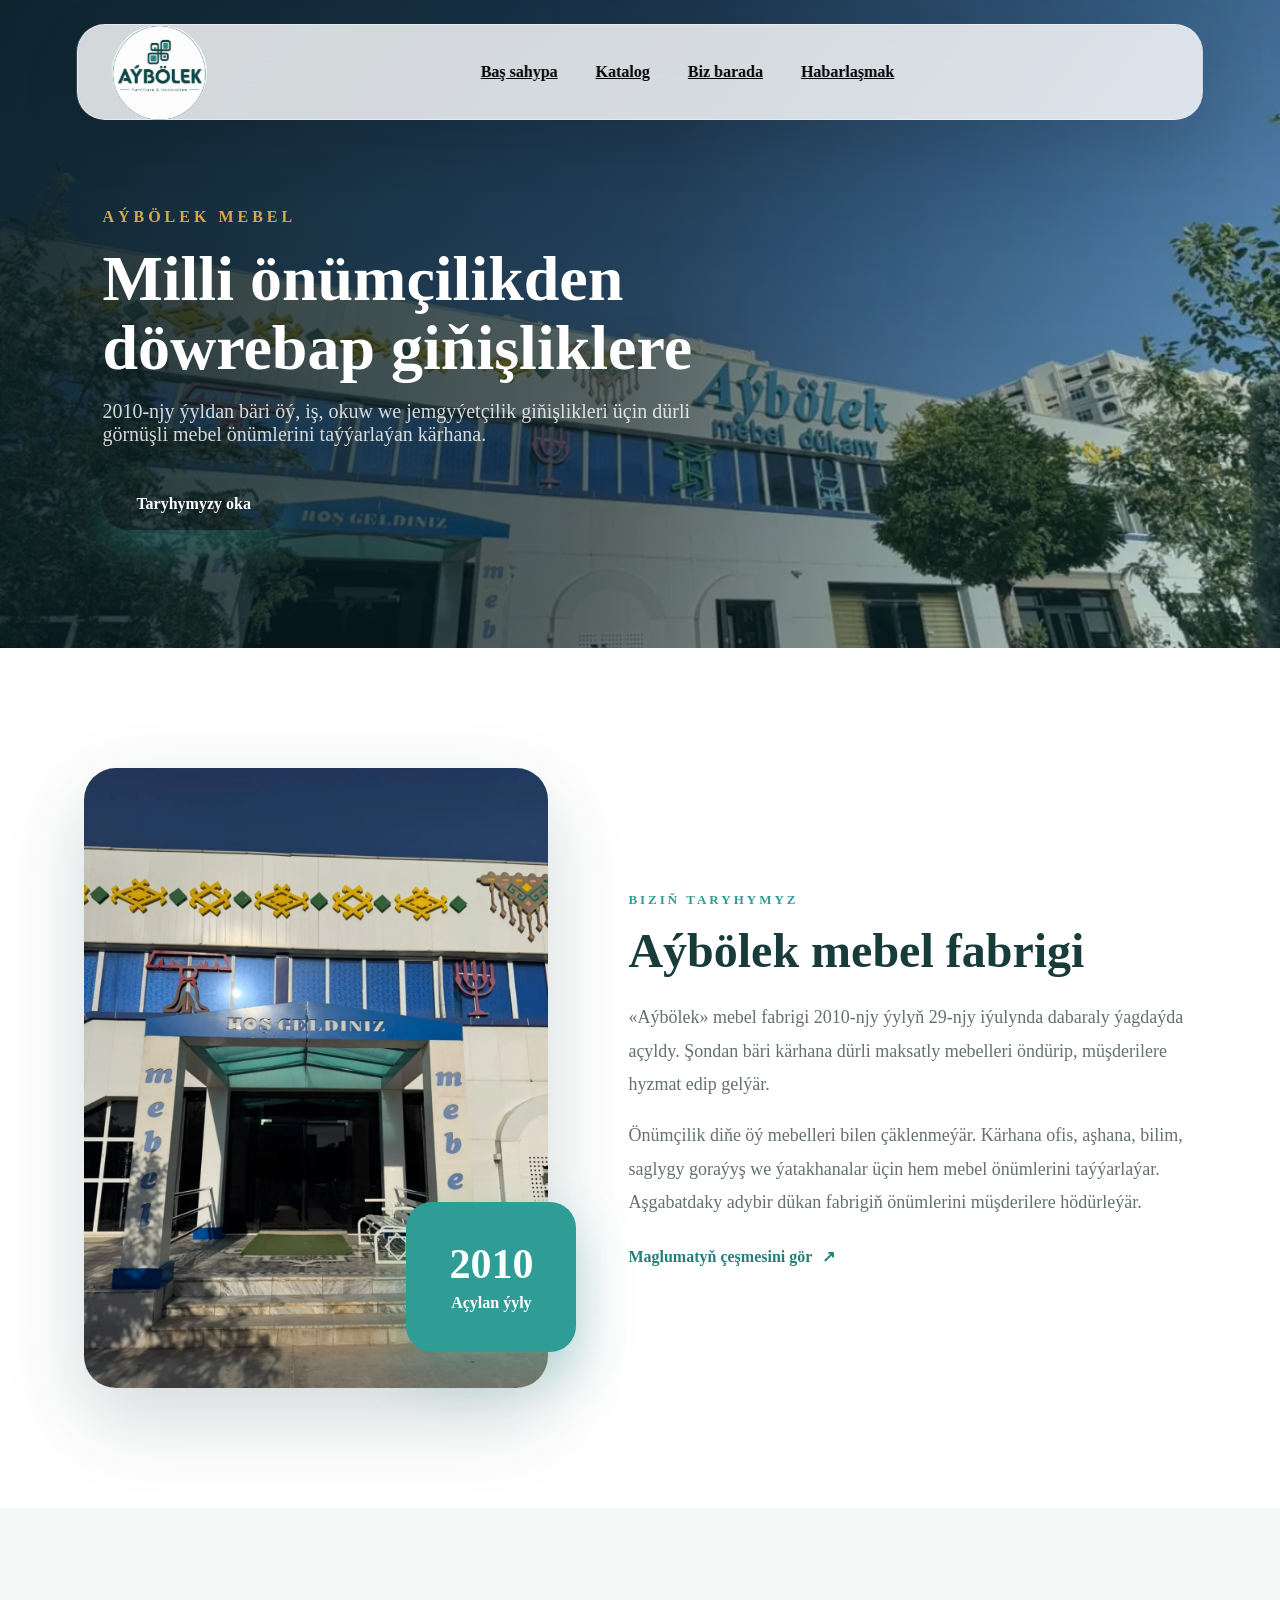
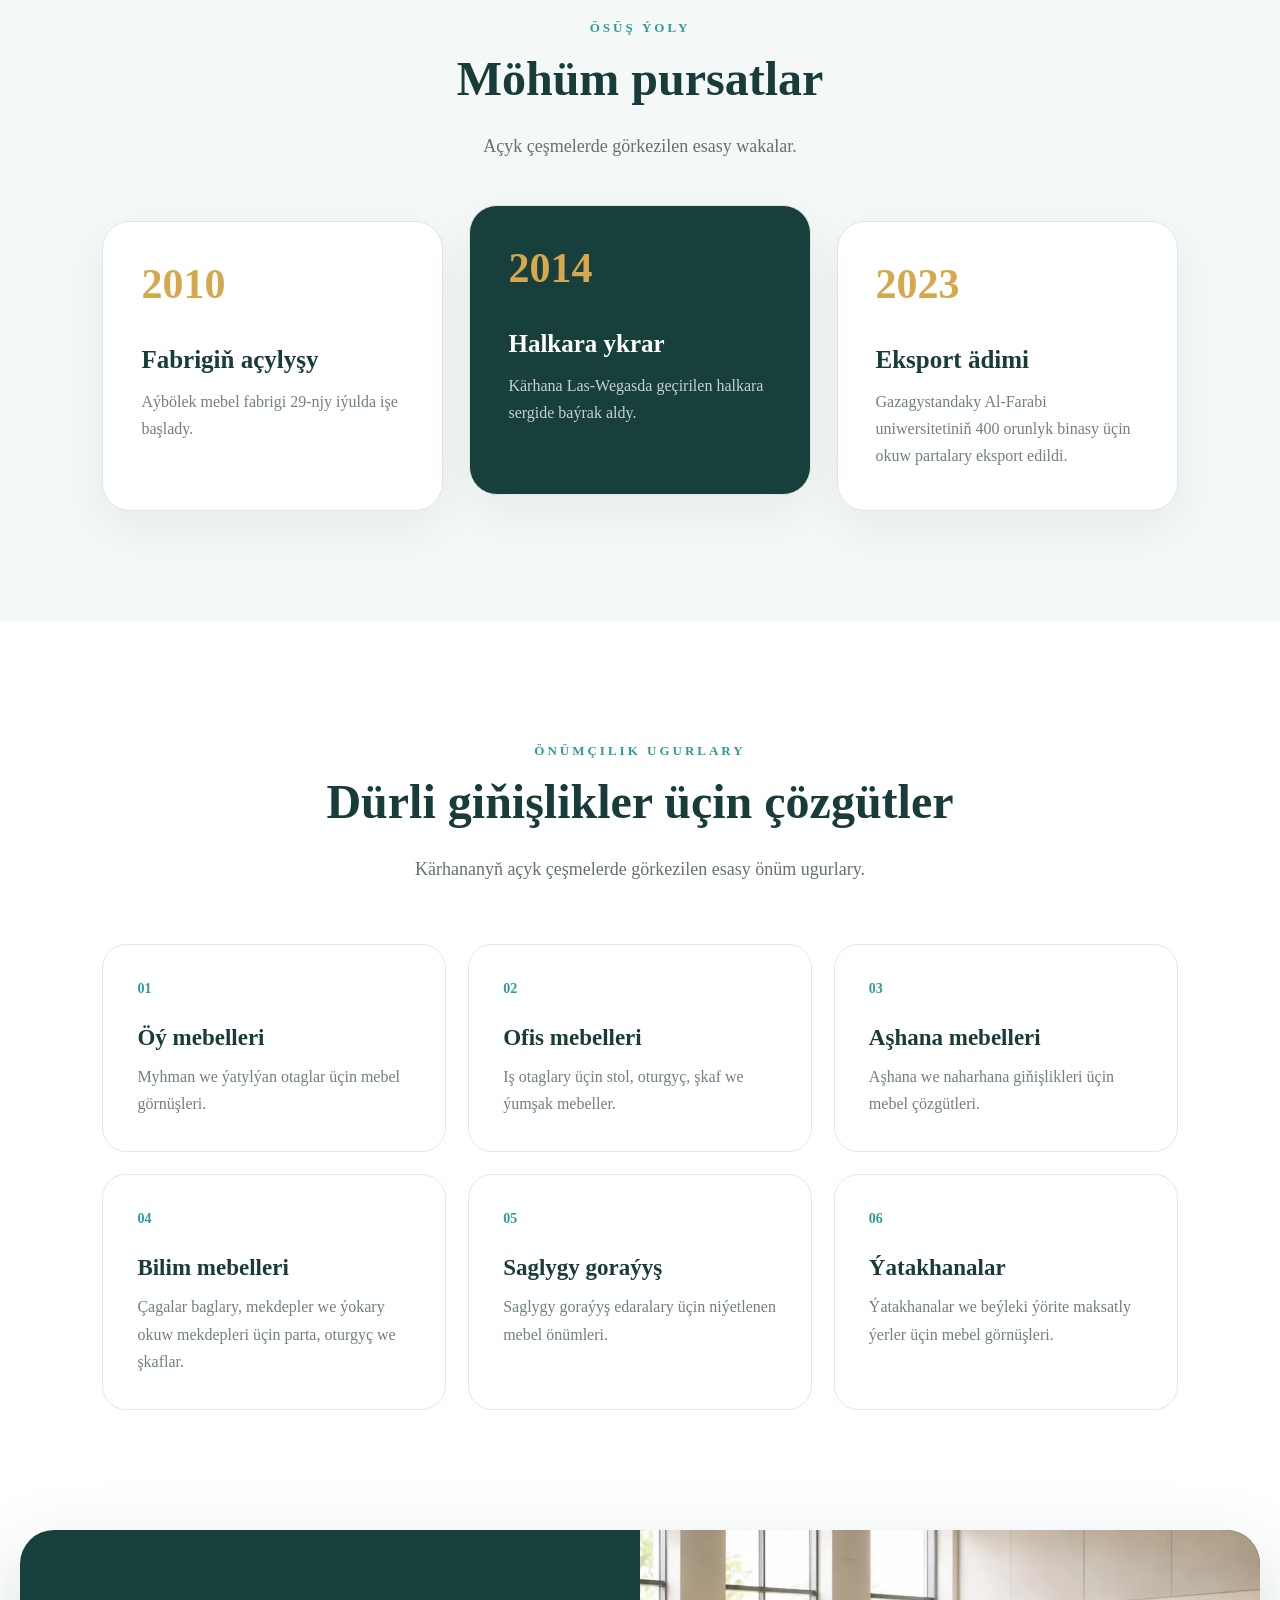
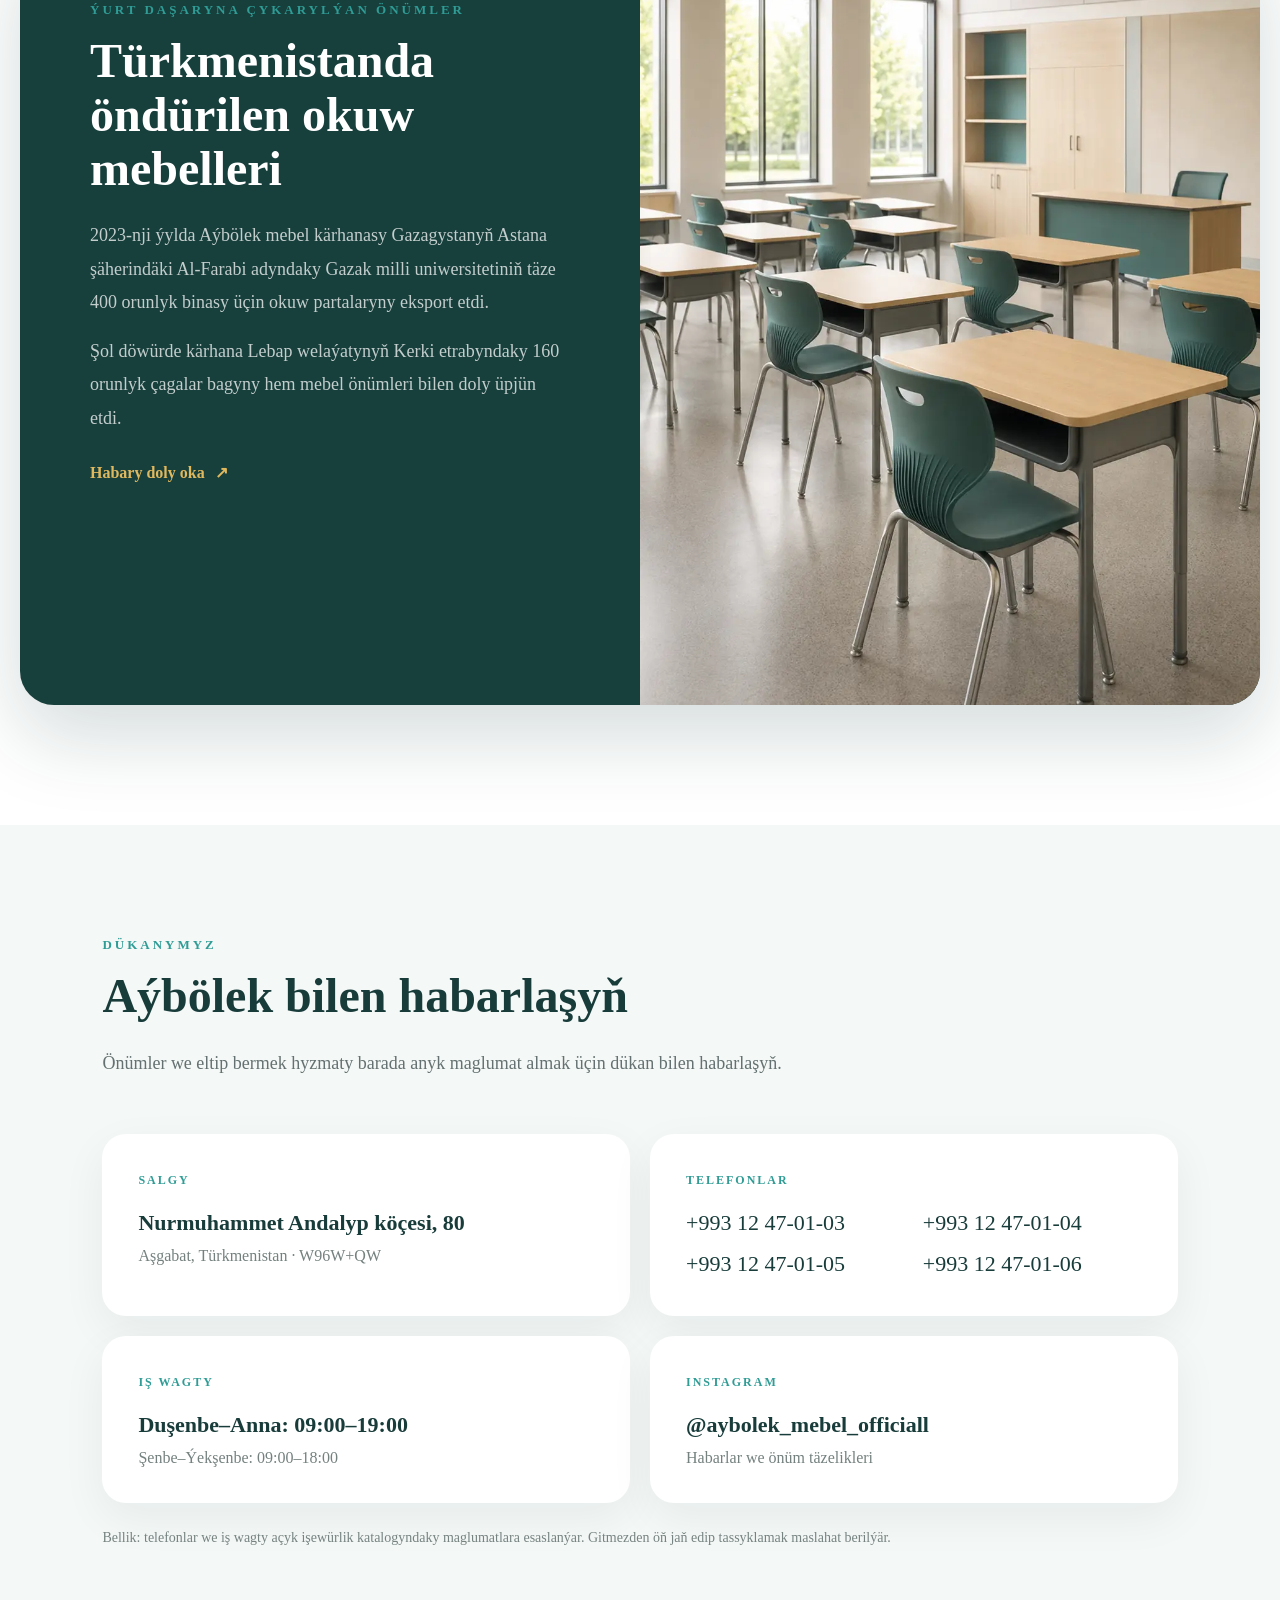
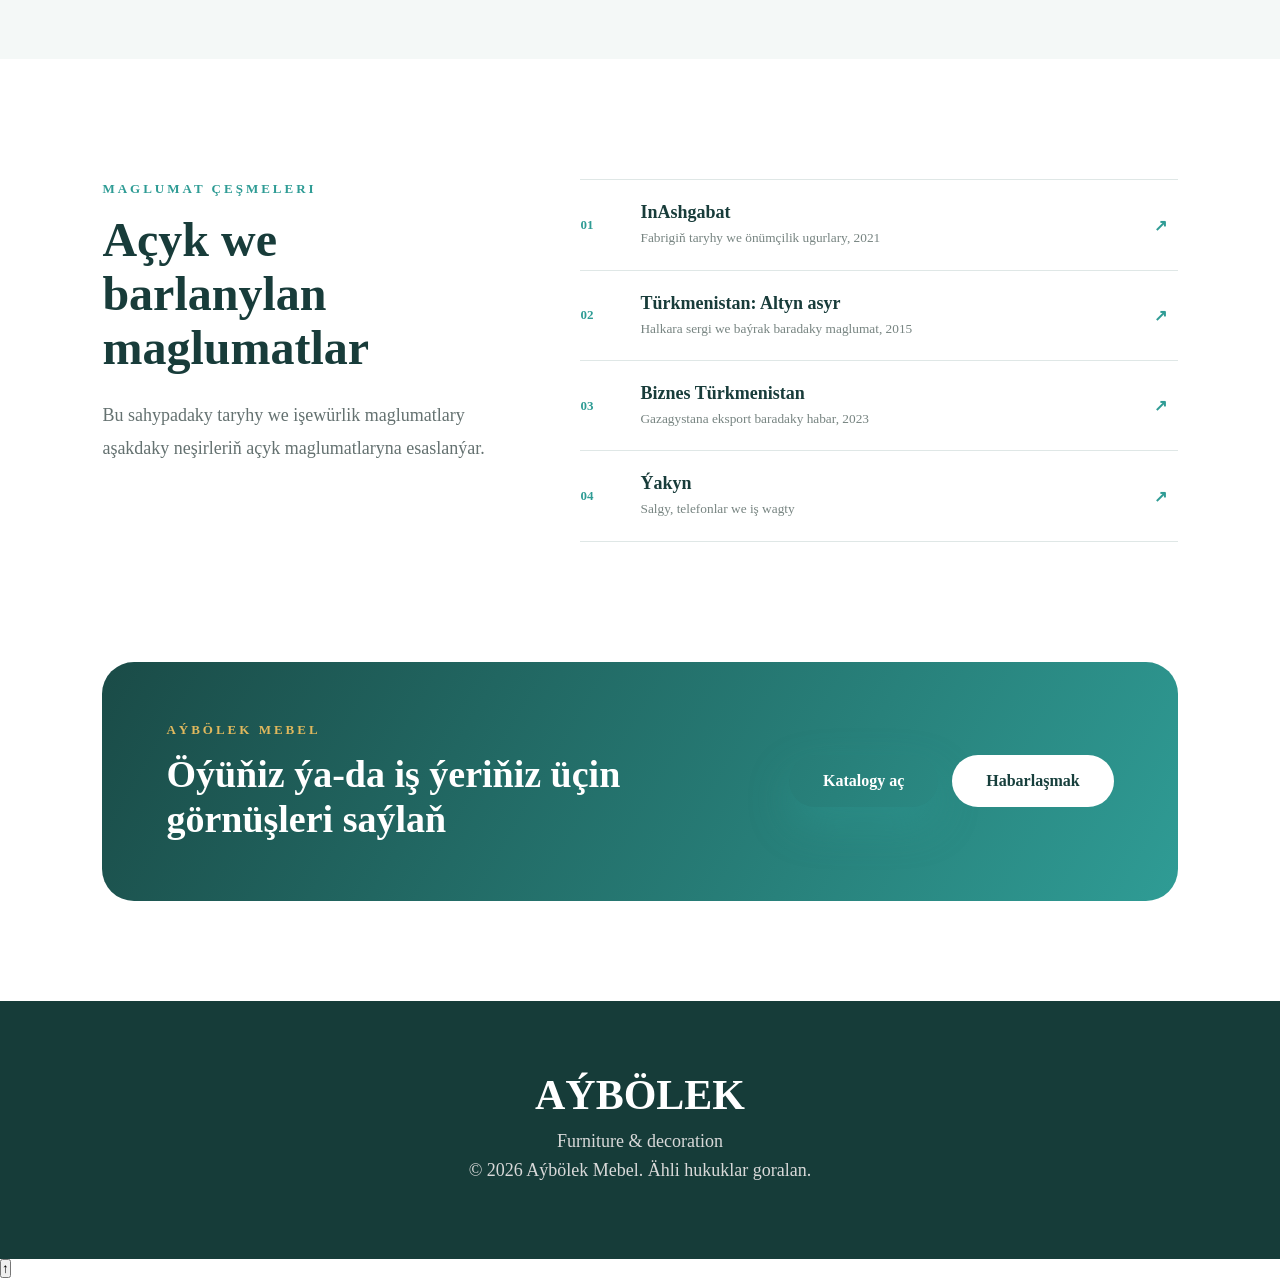
==== commit 2c135a3c: "Correct store address and add interactive map" ====
--- a/about.html
+++ b/about.html
@@ -108,8 +108,8 @@
       <div class="about-contact-grid">
         <article>
           <span class="contact-label">SALGY</span>
-          <h3>Parahat 4, Andalyp köçesi, 80/B</h3>
-          <p>Öňki «Santa Barbara», Aşgabat</p>
+          <h3>Nurmuhammet Andalyp köçesi, 80</h3>
+          <p>Aşgabat, Türkmenistan · W96W+QW</p>
         </article>
         <article>
           <span class="contact-label">TELEFONLAR</span>
--- a/css/responsive.css
+++ b/css/responsive.css
@@ -26,6 +26,16 @@
 
   .product-details h1{
     font-size:44px;
+  }
+
+  .showroom-card,
+  .showroom-card-wide,
+  .showroom-card-tall{
+    grid-column:span 6;
+  }
+
+  .social-follow{
+    grid-template-columns:1fr;
   }
 }
 
@@ -184,6 +194,55 @@
     line-height:1.2;
   }
 
+  .showroom-heading{
+    grid-template-columns:1fr;
+    gap:18px;
+    margin-bottom:32px;
+  }
+
+  .showroom-heading h2{
+    font-size:31px;
+  }
+
+  .showroom-grid{
+    grid-template-columns:1fr;
+    grid-auto-rows:330px;
+  }
+
+  .showroom-card,
+  .showroom-card-wide,
+  .showroom-card-tall{
+    grid-column:1;
+  }
+
+  .social-follow{
+    min-width:0;
+    padding:28px 20px;
+    gap:28px;
+  }
+
+  .social-follow h2{
+    font-size:28px;
+  }
+
+  .social-follow-links{
+    min-width:0;
+  }
+
+  .social-link{
+    grid-template-columns:44px minmax(0,1fr) auto;
+    padding:12px;
+  }
+
+  .social-link > b{
+    width:44px;
+    height:44px;
+  }
+
+  .social-link small{
+    overflow-wrap:anywhere;
+  }
+
   .category-grid,
   .product-grid,
   .catalog-grid,
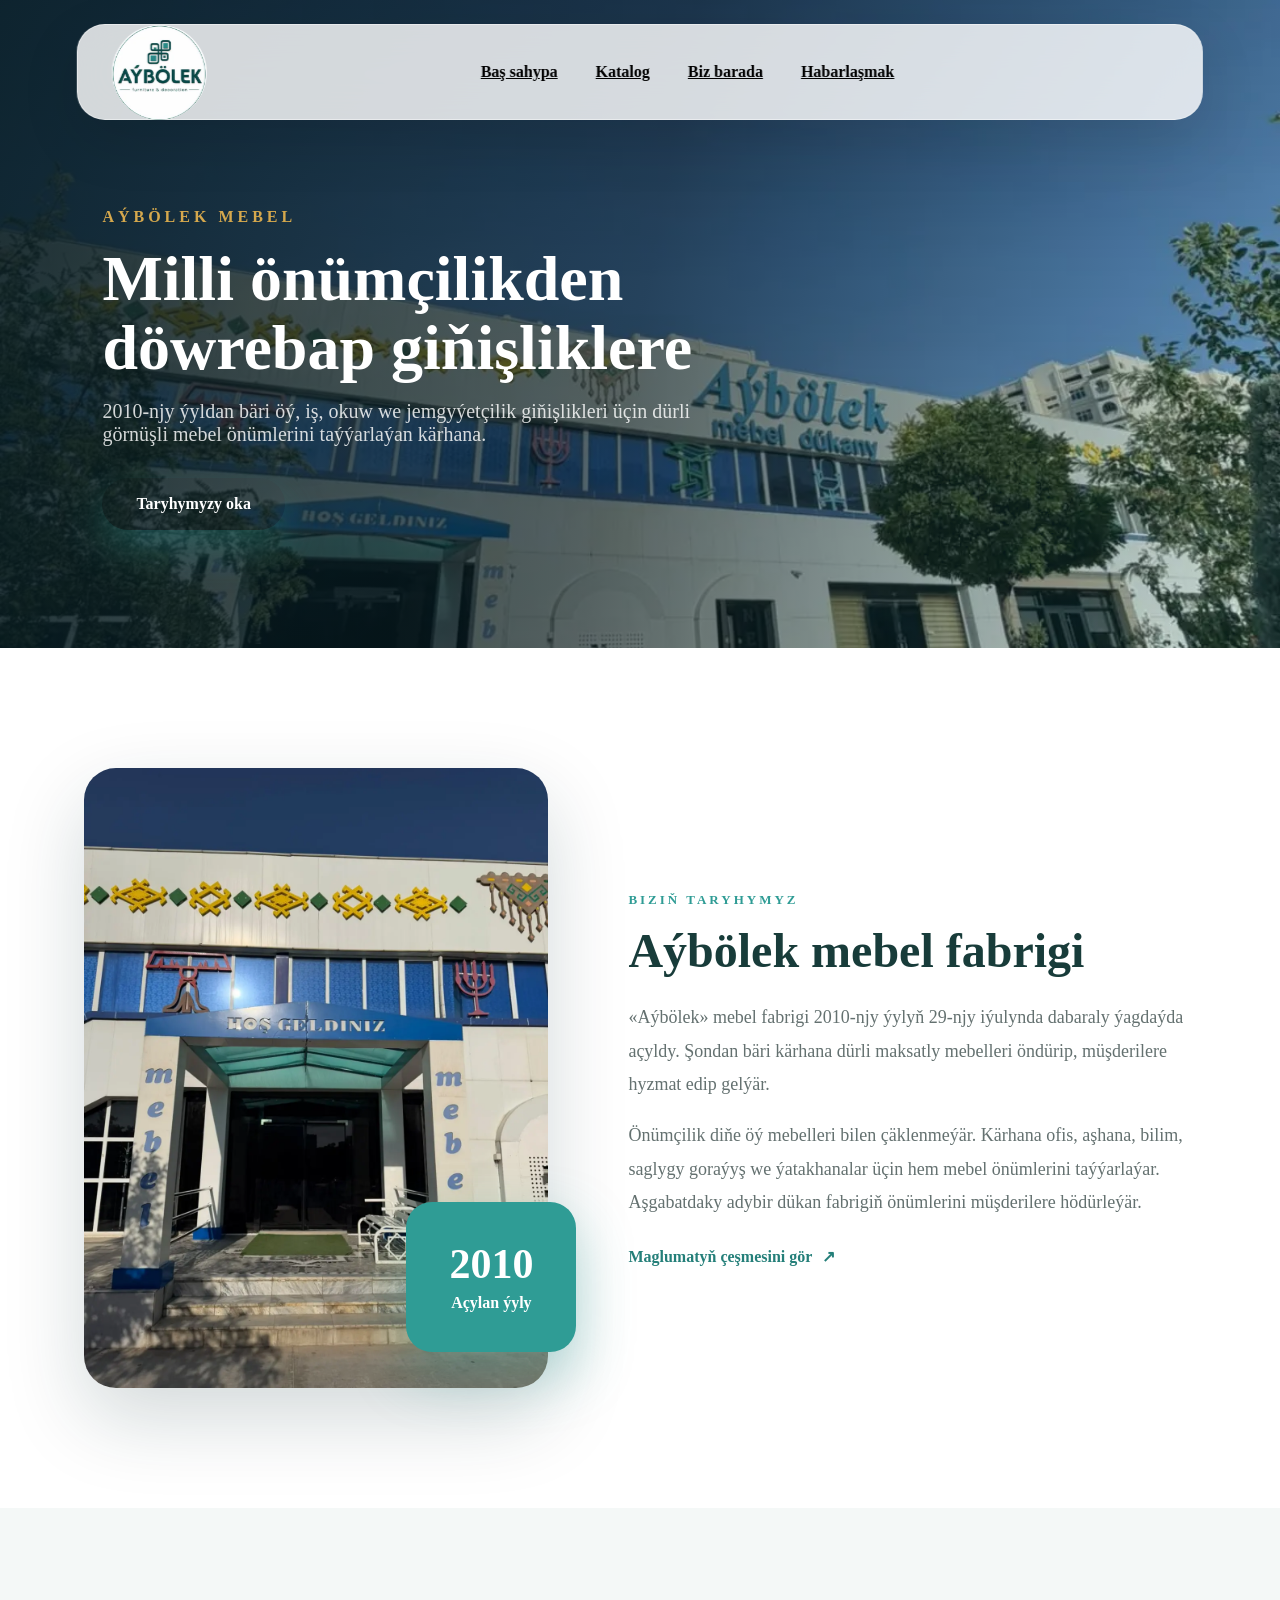
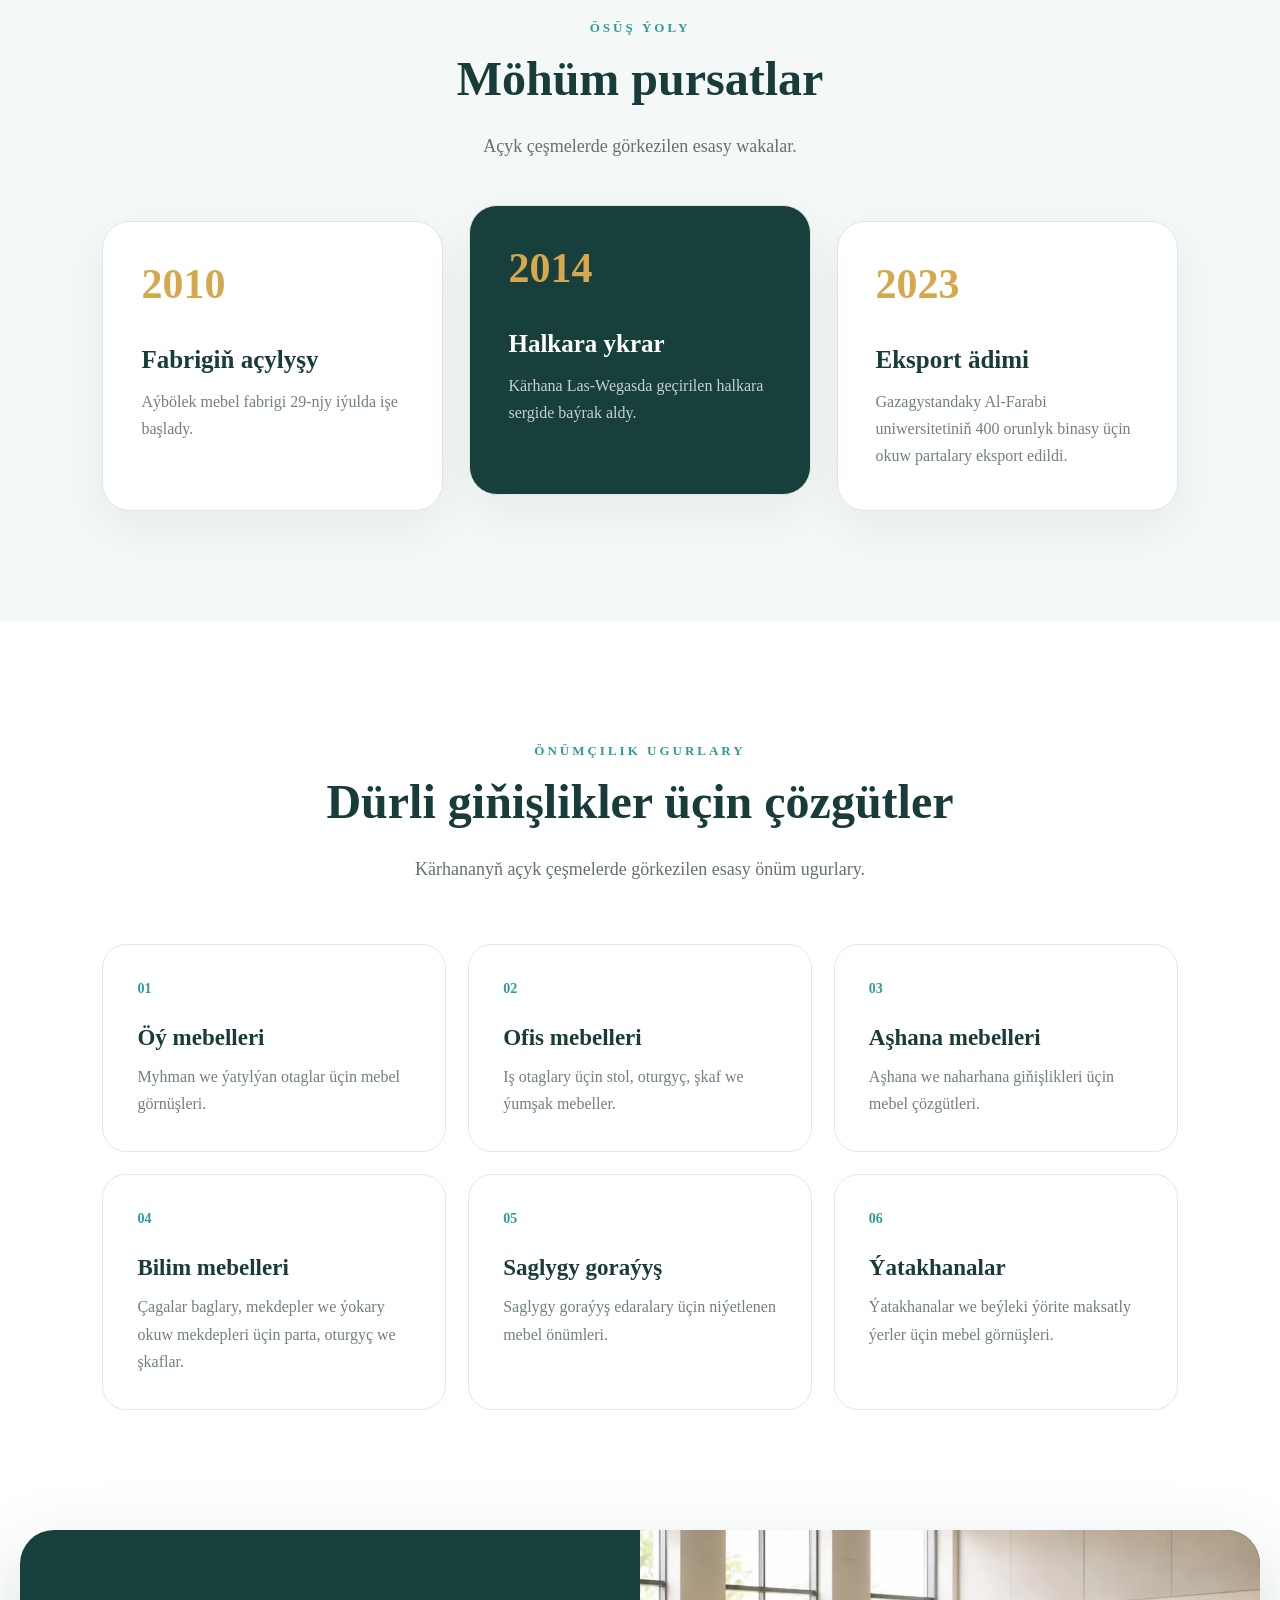
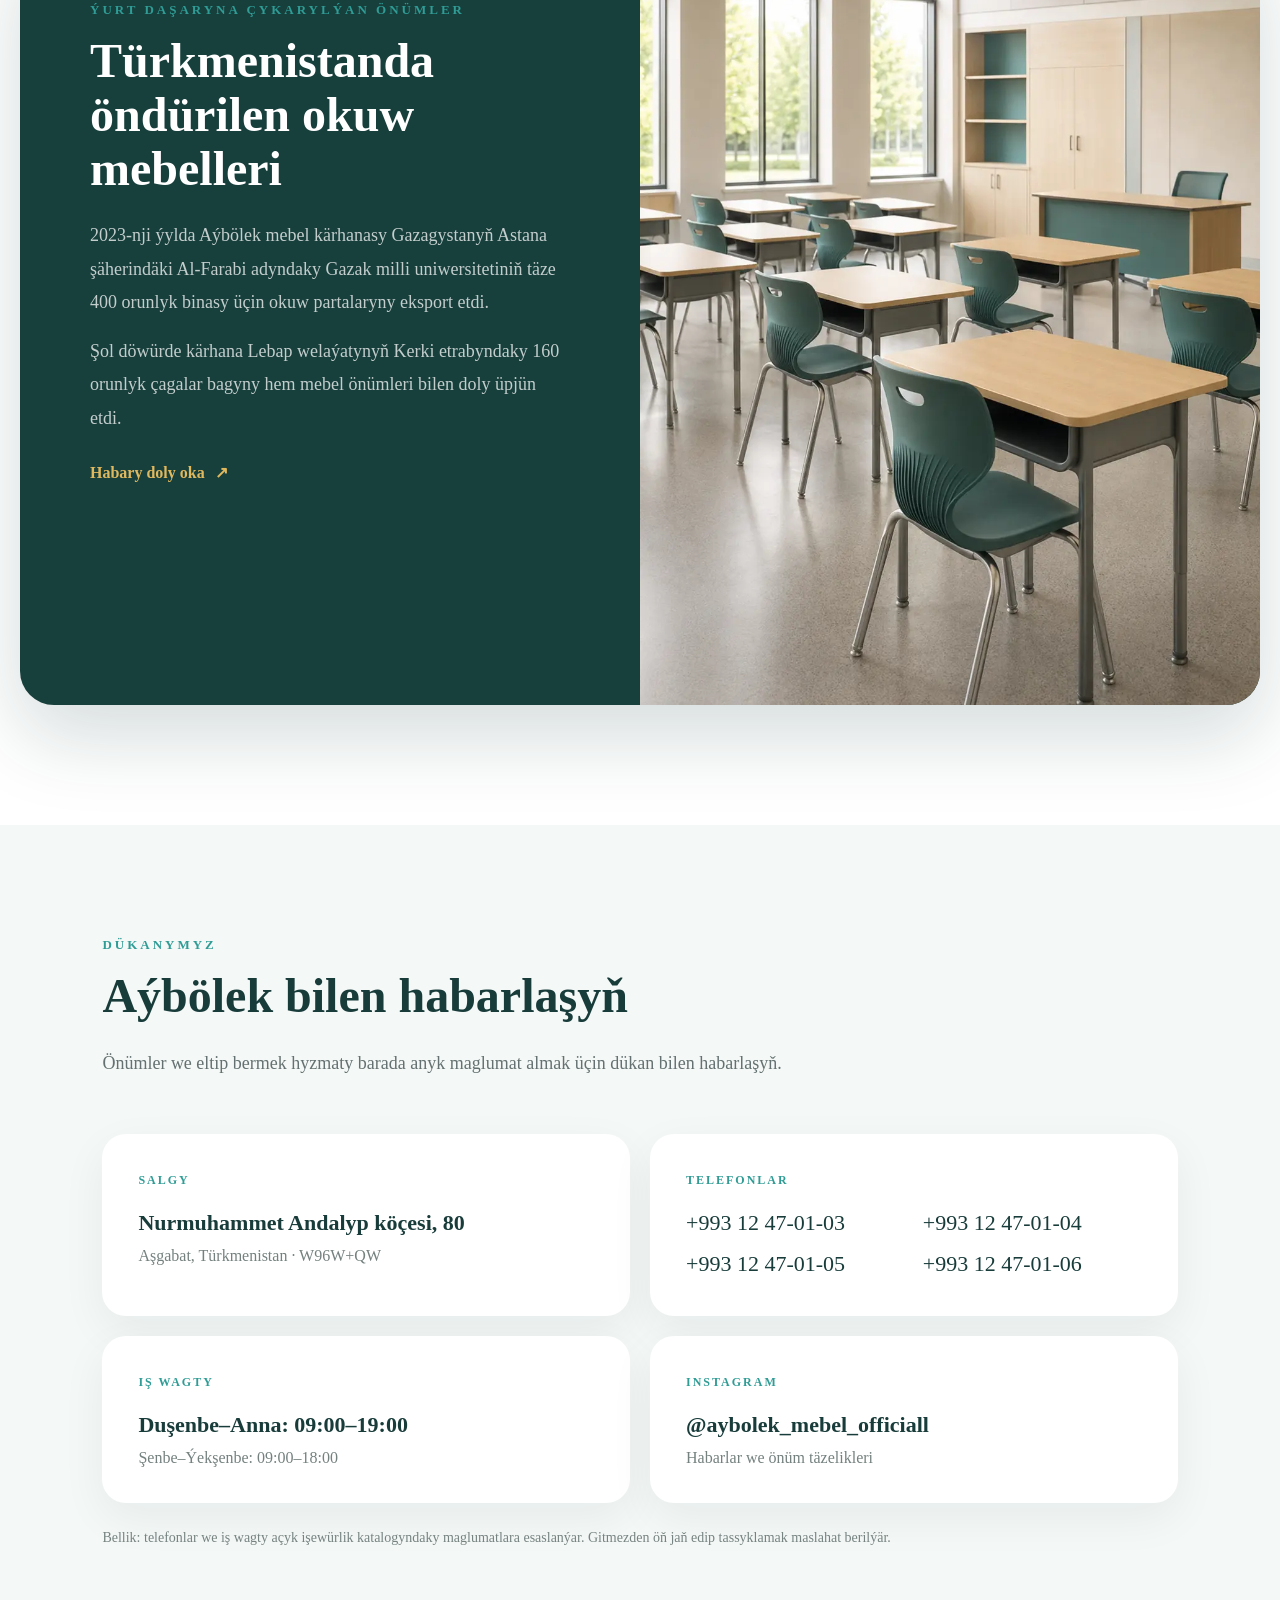
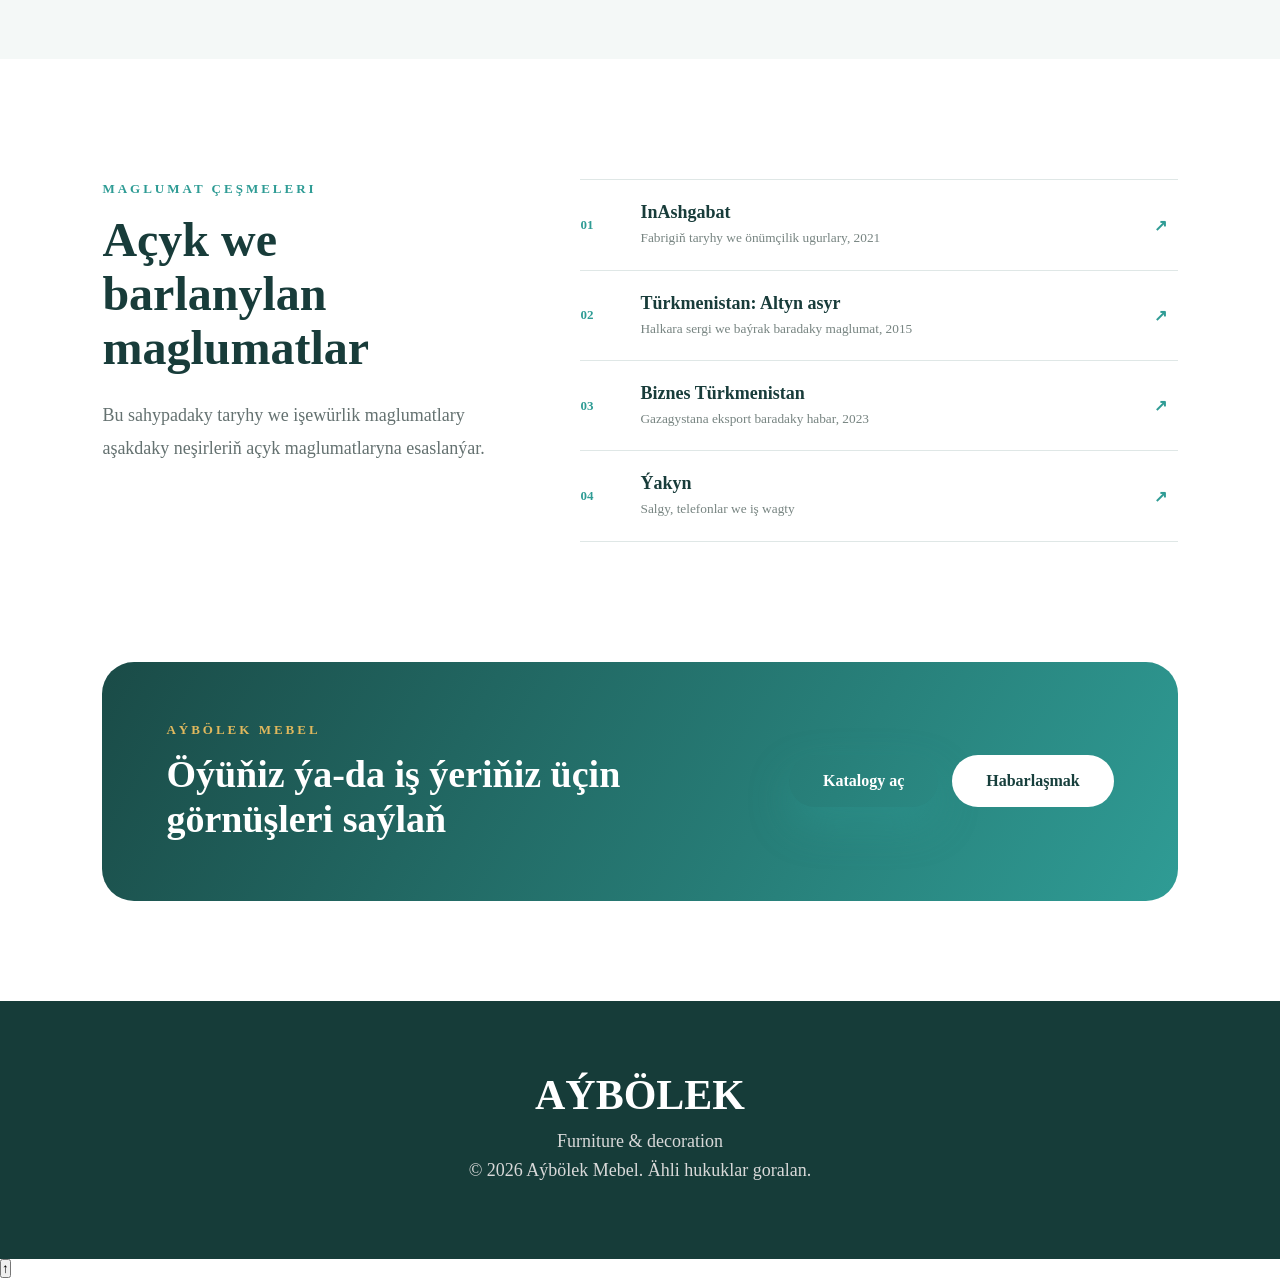
==== commit 32bd147f: "Complete final accessibility, performance, and 404 audit" ====
--- a/about.html
+++ b/about.html
@@ -4,7 +4,17 @@
   <meta charset="UTF-8">
   <meta name="viewport" content="width=device-width, initial-scale=1.0">
   <meta name="description" content="Aýbölek mebel fabrigi we dükany barada: taryhy, önümçilik ugurlary, üstünlikleri we habarlaşmak maglumatlary.">
+  <meta name="theme-color" content="#173f3c">
+  <link rel="canonical" href="https://stoun05.github.io/aybolek-mebel-v2/about.html">
+  <meta property="og:type" content="website">
+  <meta property="og:title" content="Aýbölek Mebel | Biz barada">
+  <meta property="og:description" content="Aýbölek mebel kärhanasynyň taryhy, önümçilik ugurlary we üstünlikleri.">
+  <meta property="og:image" content="https://stoun05.github.io/aybolek-mebel-v2/images/hero/store-wide.webp">
+  <meta name="twitter:card" content="summary_large_image">
   <title>Aýbölek Mebel | Biz barada</title>
+  <link rel="icon" type="image/png" sizes="32x32" href="favicon.png">
+  <link rel="apple-touch-icon" href="apple-touch-icon.png">
+  <link rel="manifest" href="site.webmanifest">
   <link rel="stylesheet" href="css/style.css">
   <link rel="stylesheet" href="css/catalog.css">
   <link rel="stylesheet" href="css/responsive.css">
@@ -13,7 +23,7 @@
 </head>
 <body>
   <header class="site-header">
-    <a href="index.html" class="logo"><img src="images/logo.png" alt="Aýbölek Mebel"></a>
+    <a href="index.html" class="logo"><img src="images/logo.webp" alt="Aýbölek Mebel"></a>
     <nav class="navbar" id="navbar">
       <a href="index.html">Baş sahypa</a>
       <a href="katalog.html">Katalog</a>
--- a/css/catalog.css
+++ b/css/catalog.css
@@ -1,248 +1,340 @@
-.catalog-hero{
-    min-height:55vh;
-    padding:180px 8% 90px;
-    display:flex;
-    align-items:center;
-    background:
-        linear-gradient(120deg, rgba(0,0,0,.72), rgba(47,156,149,.45)),
-        url("https://images.unsplash.com/photo-1600210491369-e753d80a41f3?auto=format&fit=crop&w=1600&q=80");
-    background-size:cover;
-    background-position:center;
-    color:white;
-}
-
-.catalog-hero span{
-    color:#d5a84d;
-    font-weight:800;
-    letter-spacing:4px;
-}
-
-.catalog-hero h1{
-    font-size:64px;
-    max-width:760px;
-    line-height:1.08;
-    margin:18px 0;
-}
-
-.catalog-hero p{
-    font-size:20px;
-    max-width:620px;
-    color:rgba(255,255,255,.82);
-}
-
-.catalog-page{
-    padding:100px 8%;
-    display:grid;
-    grid-template-columns:280px 1fr;
-    gap:40px;
-    background:#f8f8f8;
-}
-
-.filter-panel{
-    background:white;
-    padding:30px;
-    border-radius:28px;
-    box-shadow:0 20px 55px rgba(0,0,0,.08);
-    height:max-content;
-    position:sticky;
-    top:120px;
-}
-
-.filter-panel h3{
-    font-size:28px;
-    margin-bottom:26px;
-}
-
-.filter-group{
-    margin-bottom:30px;
-}
-
-.filter-group h4{
-    margin-bottom:16px;
-    color:#2f9c95;
-}
-
-.filter-group label{
-    display:block;
-    margin-bottom:13px;
-    color:#555;
-    cursor:pointer;
-}
-
-.filter-group input{
-    margin-right:10px;
-}
-
-.catalog-toolbar{
-    display:flex;
-    gap:18px;
-    margin-bottom:35px;
-}
-
-.catalog-toolbar input,
-.catalog-toolbar select{
-    height:56px;
-    border:none;
-    outline:none;
-    border-radius:18px;
-    padding:0 20px;
-    background:white;
-    box-shadow:0 15px 40px rgba(0,0,0,.06);
-    font-size:16px;
-}
-
-.catalog-toolbar input{
-    flex:1;
-}
-
-.catalog-grid{
-    display:grid;
-    grid-template-columns:repeat(3,1fr);
-    gap:30px;
-}
-
-.catalog-card{
-    background:white;
-    border-radius:30px;
-    overflow:hidden;
-    box-shadow:0 20px 55px rgba(0,0,0,.08);
-    transition:.35s;
-}
-
-.catalog-card:hover{
-    transform:translateY(-10px);
-    box-shadow:0 32px 80px rgba(0,0,0,.15);
-}
-
-.catalog-card img{
-    width:100%;
-    height:300px;
-    object-fit:cover;
-    display:block;
-    transition:.45s;
-}
-
-.catalog-card:hover img{
-    transform:scale(1.06);
-}
-
-.catalog-info{
-    padding:26px;
-}
-
-.catalog-info span{
-    display:inline-block;
-    background:#2f9c95;
-    color:white;
-    padding:7px 14px;
-    border-radius:50px;
-    font-size:13px;
-    font-weight:800;
-    margin-bottom:16px;
-}
-
-.catalog-info h3{
-    font-size:24px;
-    color:#1c1c1c;
-    margin-bottom:8px;
-}
-
-.catalog-info p{
-    color:#666;
-    margin-bottom:22px;
-}
-
-.catalog-bottom{
-    display:flex;
-    align-items:center;
-    justify-content:space-between;
-    gap:14px;
-}
-
-.catalog-bottom strong{
-    color:#2f9c95;
-    font-size:20px;
-}
-
-.catalog-bottom button{
-    padding:12px 20px;
-    border-radius:50px;
-    background:#2f9c95;
-    color:white;
-    font-weight:800;
-    transition:.3s;
-}
-
-.catalog-bottom button:hover{
-    background:#247d77;
-    transform:translateY(-3px);
-}
-
-.pagination{
-
-    display:flex;
-
-    justify-content:center;
-
-    gap:14px;
-
-    margin-top:60px;
-
-}
-
-.page-btn{
-
-    width:54px;
-
-    height:54px;
-
-    border-radius:50%;
-
-    background:white;
-
-    font-weight:700;
-
-    font-size:18px;
-
-    transition:.3s;
-
-    box-shadow:0 10px 30px rgba(0,0,0,.08);
-
-}
-
-.page-btn:hover{
-
-    background:#2f9c95;
-
-    color:white;
-
-    transform:translateY(-5px);
-
-}
-
-.page-btn.active{
-
-    background:#2f9c95;
-
-    color:white;
-
-}
-
-.no-products{
-  grid-column:1/-1;
-  text-align:center;
-  background:white;
-  padding:70px 30px;
-  border-radius:28px;
-  box-shadow:0 20px 55px rgba(0,0,0,.08);
-}
-.no-products h3{
-  font-size:32px;
-  color:#1c1c1c;
-  margin-bottom:12px;
-}
+.catalog-hero{
+    min-height:55vh;
+    padding:180px 8% 90px;
+    display:flex;
+    align-items:center;
+    background:
+        linear-gradient(120deg, rgba(0,0,0,.72), rgba(47,156,149,.45)),
+        url("../images/showroom/soft-furniture-showroom.webp");
+    background-size:cover;
+    background-position:center;
+    color:white;
+}
+
+.catalog-hero span{
+    color:#d5a84d;
+    font-weight:800;
+    letter-spacing:4px;
+}
+
+.catalog-hero h1{
+    font-size:64px;
+    max-width:760px;
+    line-height:1.08;
+    margin:18px 0;
+}
+
+.catalog-hero p{
+    font-size:20px;
+    max-width:620px;
+    color:rgba(255,255,255,.82);
+}
+
+.catalog-page{
+    padding:100px 8%;
+    display:grid;
+    grid-template-columns:280px 1fr;
+    gap:40px;
+    background:#f8f8f8;
+}
+
+.filter-panel{
+    background:white;
+    padding:30px;
+    border-radius:28px;
+    box-shadow:0 20px 55px rgba(0,0,0,.08);
+    height:max-content;
+    position:sticky;
+    top:120px;
+}
+
+.filter-panel h3{
+    font-size:28px;
+    margin-bottom:26px;
+}
+
+#activeFilterCount{
+  display:inline-grid;
+  place-items:center;
+  min-width:25px;
+  height:25px;
+  margin-left:5px;
+  padding:0 7px;
+  border-radius:50px;
+  background:#2f9c95;
+  color:white;
+  font-size:12px;
+  vertical-align:middle;
+}
+
+#activeFilterCount[hidden]{
+  display:none;
+}
+
+.filter-group{
+    margin-bottom:30px;
+}
+
+.filter-group h4{
+    margin-bottom:16px;
+    color:#2f9c95;
+}
+
+.filter-group label{
+    display:flex;
+    align-items:flex-start;
+    margin-bottom:13px;
+    color:#555;
+    cursor:pointer;
+}
+
+.filter-group input{
+    margin-right:10px;
+    margin-top:3px;
+    accent-color:#2f9c95;
+}
+
+.catalog-toolbar{
+    display:flex;
+    gap:18px;
+    margin-bottom:35px;
+}
+
+.catalog-toolbar input,
+.catalog-toolbar select{
+    height:56px;
+    border:none;
+    outline:none;
+    border-radius:18px;
+    padding:0 20px;
+    background:white;
+    box-shadow:0 15px 40px rgba(0,0,0,.06);
+    font-size:16px;
+}
+
+.catalog-toolbar input{
+    flex:1;
+}
+
+.catalog-search{
+  display:flex;
+  flex:1;
+}
+
+.catalog-search input{
+  width:100%;
+}
+
+.sr-only{
+  position:absolute;
+  width:1px;
+  height:1px;
+  padding:0;
+  margin:-1px;
+  overflow:hidden;
+  clip:rect(0,0,0,0);
+  white-space:nowrap;
+  border:0;
+}
+
+.catalog-grid{
+    display:grid;
+    grid-template-columns:repeat(3,1fr);
+    gap:30px;
+}
+
+.catalog-card{
+    background:white;
+    border-radius:30px;
+    overflow:hidden;
+    box-shadow:0 20px 55px rgba(0,0,0,.08);
+    transition:.35s;
+    display:flex;
+    flex-direction:column;
+}
+
+.catalog-card:hover{
+    transform:translateY(-10px);
+    box-shadow:0 32px 80px rgba(0,0,0,.15);
+}
+
+.catalog-card img{
+    width:100%;
+    height:300px;
+    object-fit:cover;
+    display:block;
+    transition:.45s;
+}
+
+.catalog-card:hover img{
+    transform:scale(1.06);
+}
+
+.catalog-info{
+    padding:26px;
+    display:flex;
+    flex:1;
+    flex-direction:column;
+}
+
+.catalog-info span{
+    display:inline-block;
+    background:#2f9c95;
+    color:white;
+    padding:7px 14px;
+    border-radius:50px;
+    font-size:13px;
+    font-weight:800;
+    margin-bottom:16px;
+}
+
+.catalog-info h3{
+    font-size:24px;
+    color:#1c1c1c;
+    margin-bottom:8px;
+}
+
+.catalog-info p{
+  color:#666;
+  margin-bottom:12px;
+}
+
+.catalog-photo-note{
+  display:block;
+  margin-bottom:22px;
+  color:#8a9593;
+  font-size:12px;
+  line-height:1.5;
+}
+
+.catalog-bottom{
+    display:flex;
+    align-items:center;
+    justify-content:space-between;
+    gap:14px;
+    flex-wrap:wrap;
+    margin-top:auto;
+}
+
+.catalog-bottom strong{
+    color:#2f9c95;
+    font-size:20px;
+}
+
+.catalog-bottom button{
+    padding:12px 20px;
+    border-radius:50px;
+    background:#2f9c95;
+    color:white;
+    font-weight:800;
+    transition:.3s;
+}
+
+.catalog-bottom button:hover{
+    background:#247d77;
+    transform:translateY(-3px);
+}
+
+.pagination{
+
+    display:flex;
+
+    justify-content:center;
+
+    gap:14px;
+
+    margin-top:60px;
+
+}
+
+.page-btn{
+
+    width:54px;
+
+    height:54px;
+
+    border-radius:50%;
+
+    background:white;
+
+    font-weight:700;
+
+    font-size:18px;
+
+    transition:.3s;
+
+    box-shadow:0 10px 30px rgba(0,0,0,.08);
+
+}
+
+.page-btn:hover{
+
+    background:#2f9c95;
+
+    color:white;
+
+    transform:translateY(-5px);
+
+}
+
+.page-btn.active{
+
+    background:#2f9c95;
+
+    color:white;
+
+}
+
+.no-products{
+  grid-column:1/-1;
+  text-align:center;
+  background:white;
+  padding:70px 30px;
+  border-radius:28px;
+  box-shadow:0 20px 55px rgba(0,0,0,.08);
+}
+.no-products h3{
+  font-size:32px;
+  color:#1c1c1c;
+  margin-bottom:12px;
+}
 .no-products p{
   color:#666;
+}
+
+.no-products button{
+  margin-top:24px;
+  padding:13px 22px;
+  border-radius:50px;
+  background:#2f9c95;
+  color:white;
+  font-weight:800;
+  cursor:pointer;
+}
+
+.catalog-btn,
+.catalog-contact{
+  padding:12px 18px;
+  border-radius:50px;
+  font-size:13px;
+  font-weight:800;
+  text-decoration:none;
+  transition:.3s;
+}
+
+.catalog-btn{
+  background:#2f9c95;
+  color:white;
+}
+
+.catalog-contact{
+  border:1px solid #c9ddda;
+  color:#247d77;
+}
+
+.catalog-btn:hover,
+.catalog-contact:hover{
+  transform:translateY(-2px);
 }
 
 .filter-heading{
@@ -301,6 +393,18 @@
     margin-bottom:24px;
   }
 
+  .catalog-toolbar{
+    flex-wrap:wrap;
+  }
+
+  .catalog-search{
+    flex:1 1 100%;
+  }
+
+  .catalog-toolbar select{
+    flex:1;
+  }
+
   .filter-panel.show-mobile{
     display:block;
   }
--- a/css/responsive.css
+++ b/css/responsive.css
@@ -95,7 +95,8 @@
   }
 
   .icon-btn{
-    display:none;
+    display:flex;
+    flex:0 0 44px;
   }
 
   .catalog-page{
@@ -260,6 +261,20 @@
     height:270px;
   }
 
+  .product-info h3,
+  .catalog-info h3,
+  .product-details h1{
+    overflow-wrap:anywhere;
+  }
+
+  .home-product-actions a,
+  .catalog-bottom a{
+    min-height:46px;
+    display:inline-flex;
+    align-items:center;
+    justify-content:center;
+  }
+
   .catalog-hero{
     min-height:46vh;
     padding:130px 5% 60px;
@@ -322,8 +337,13 @@
   }
 
   .product-actions-detail,
-  .detail-cart{
-    width:100%;
+  .detail-cart,
+  .detail-call{
+    width:100%;
+  }
+
+  .product-actions-detail{
+    flex-direction:column;
   }
 
   .product-features div{
@@ -363,6 +383,22 @@
 
   .main-product-image img{
     height:330px;
+  }
+}
+
+@media (hover:none){
+  .category-card:hover,
+  .product-card:hover,
+  .catalog-card:hover,
+  .related-card:hover{
+    transform:none;
+  }
+
+  .main-product-image:hover img,
+  .product-card:hover img,
+  .catalog-card:hover img,
+  .related-card:hover img{
+    transform:none;
   }
 }
 
--- a/css/about.css
+++ b/css/about.css
@@ -310,6 +310,7 @@
 .about-contact-grid h3 a{
   color:#183c3a;
   text-decoration:none;
+  overflow-wrap:anywhere;
 }
 
 .phone-list a:hover,
@@ -358,6 +359,7 @@
 
 .source-list strong,
 .source-list small{
+  overflow-wrap:anywhere;
   display:block;
 }
 
